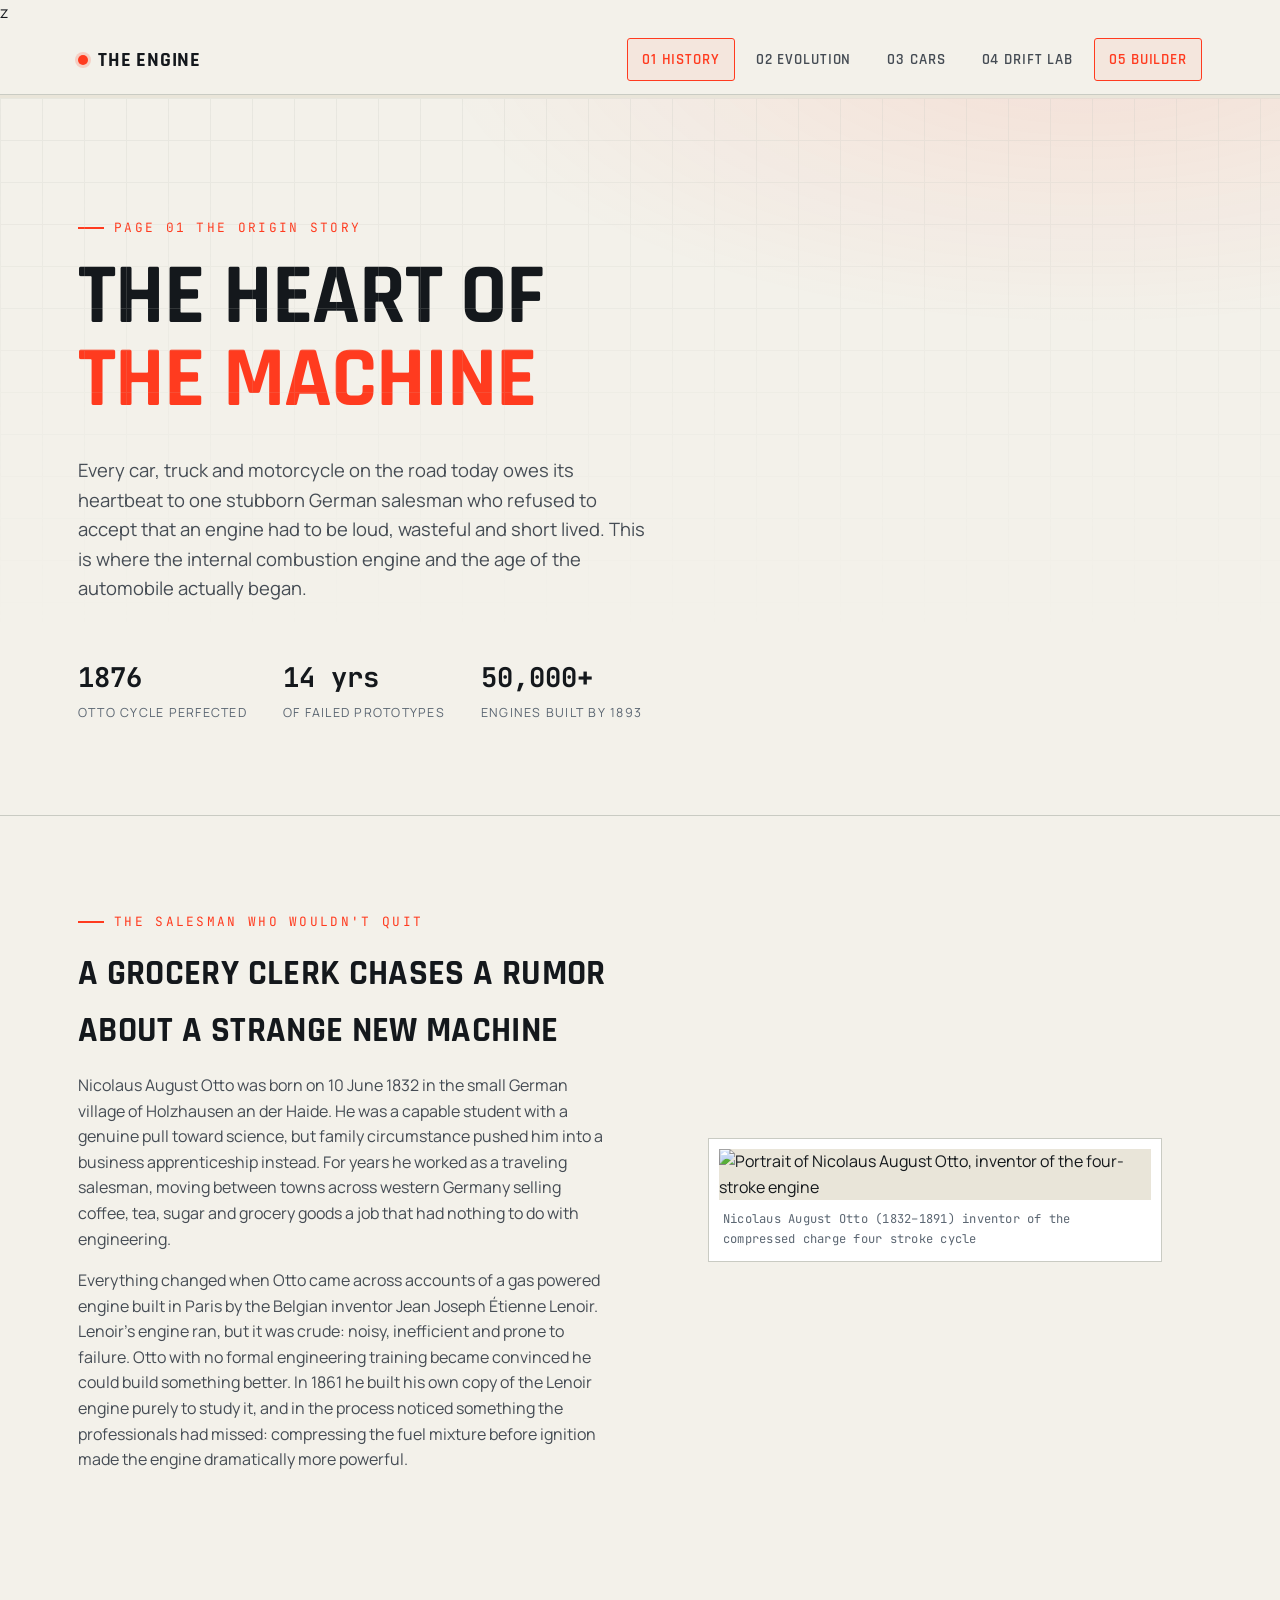
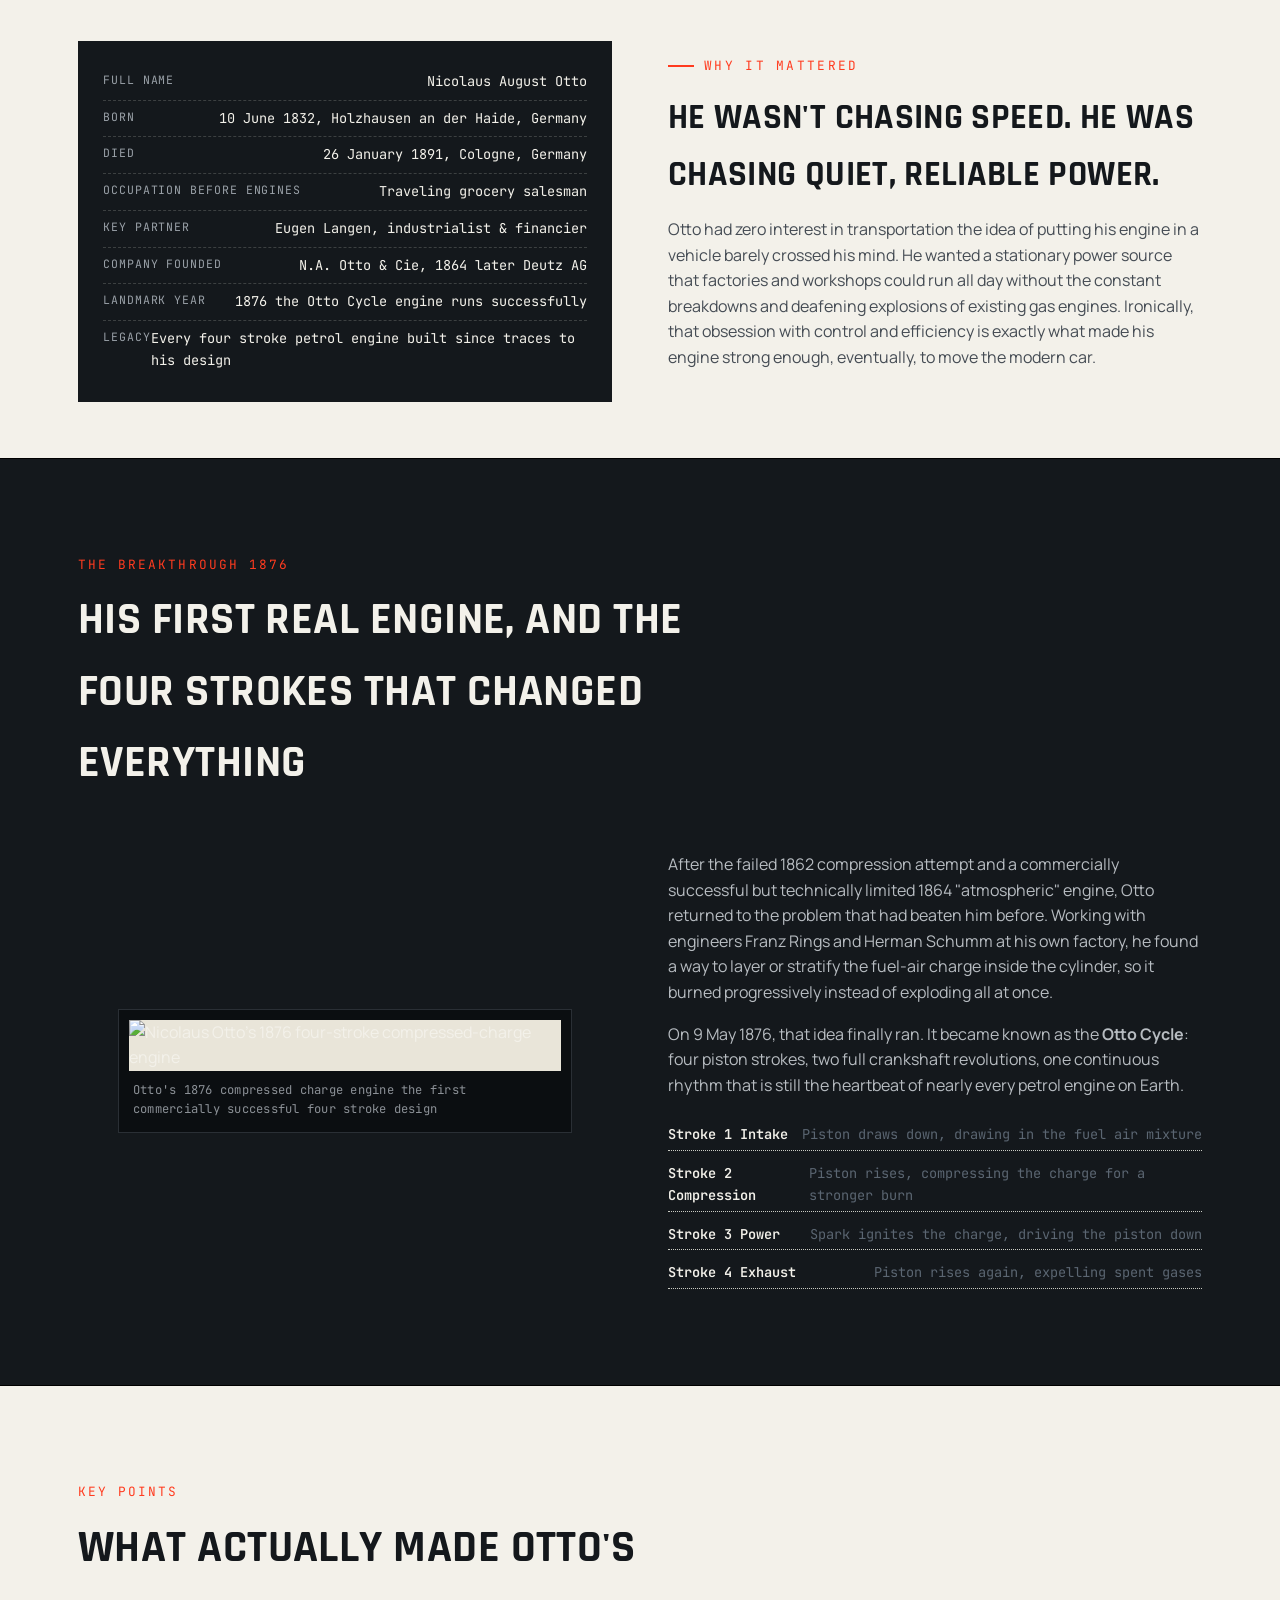
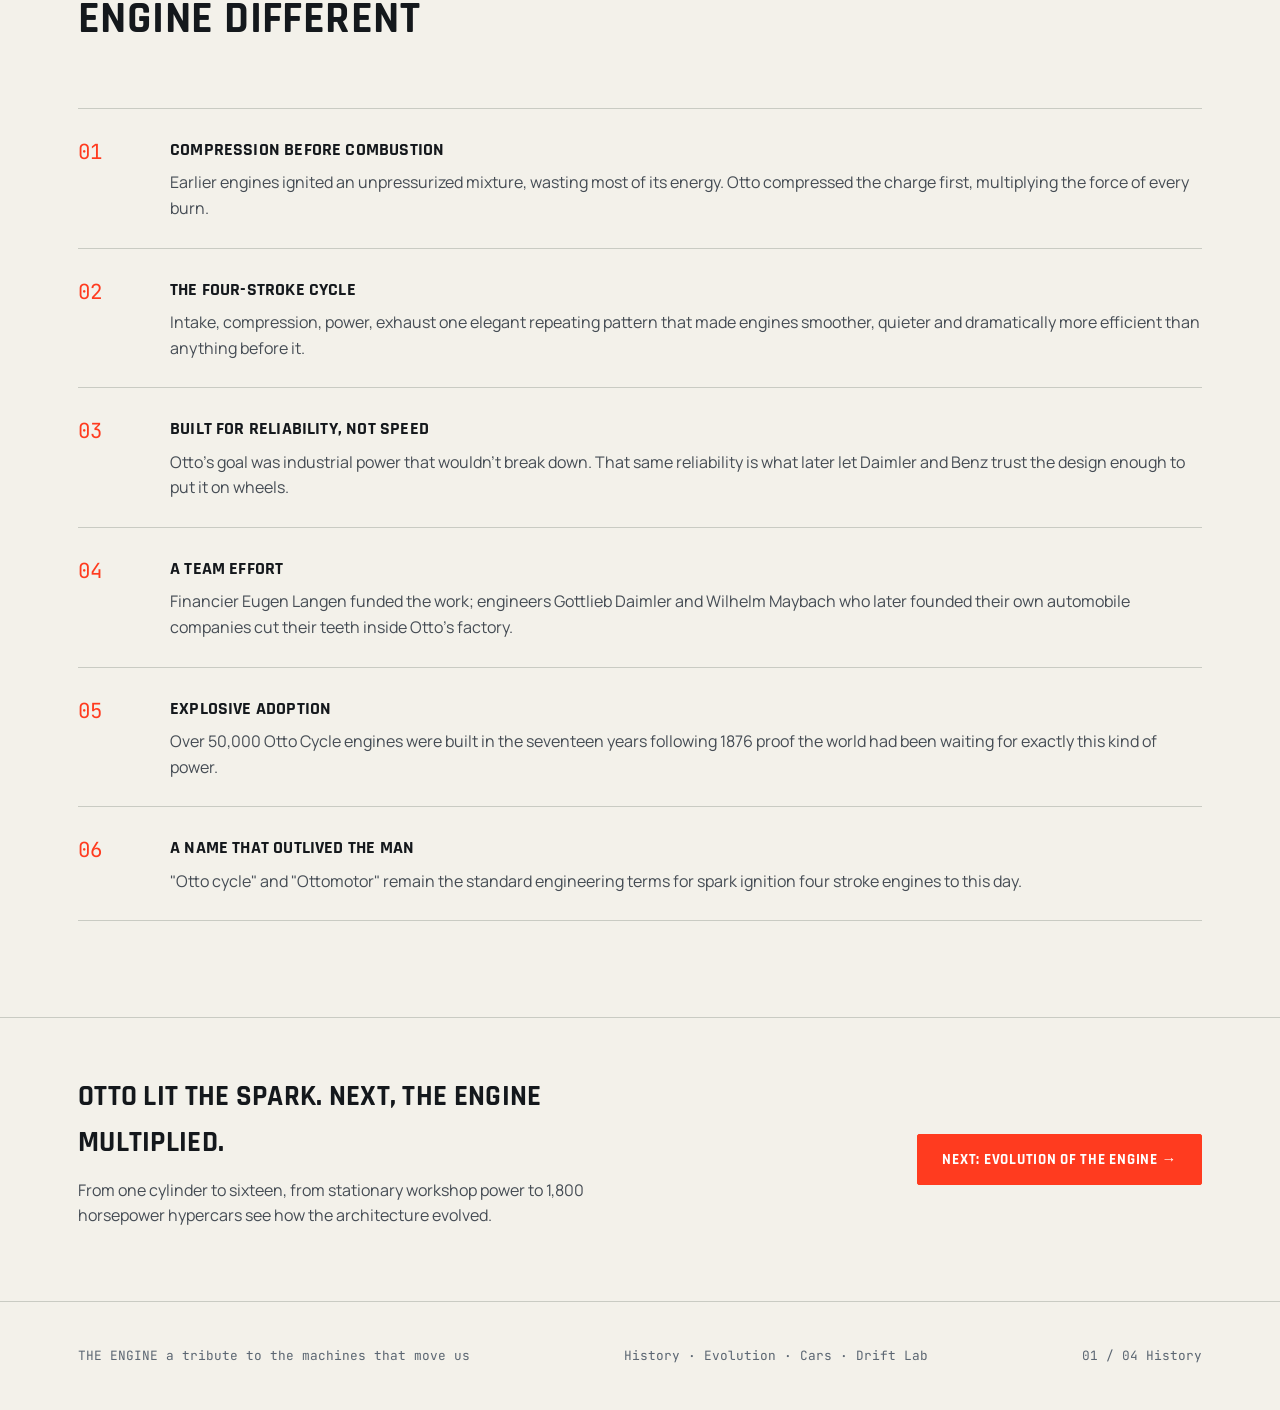
==== index.html @ c4a14c38 "Add files via upload" ====
<!DOCTYPE html>
<html lang="en">
<head>
<meta charset="UTF-8">
<meta name="viewport" content="width=device-width, initial-scale=1.0">
<meta name="google-adsense-account" content="ca-pub-7299820099384079">
<title>History of the Engine Nicolaus Otto &amp; the Birth of the Four Stroke | The Engine</title>
<meta name="description" content="How Nicolaus Otto, a traveling grocery salesman, invented the four stroke internal combustion engine in 1876 the origin of every car engine on the road today.by our history of index page">
<meta name="keywords" content="History of the engine, Nicolaus Otto, four-stroke engine, Otto cycle, internal combustion engine history, first engine invented">
<meta name="robots" content="index, follow">
<meta name="author" content="The Engine">
<meta name="monetag" content="b6876562f766d34a788b6a3372e6068c">
<link rel="canonical" href="https://your-domain.com/index.html">
<link rel="icon" type="image/svg+xml" href="favicon.svg">

<!-- Open Graph -->
<meta property="og:type" content="article">z	
<meta property="og:site_name" content="The Engine">
<meta property="og:title" content="History of the Engine Nicolaus Otto & the Birth of the Four Stroke">
<meta property="og:description" content="How a traveling grocery salesman invented the four stroke internal combustion engine in 1876 the origin of every car engine on the road today.">
<meta property="og:image" content="https://commons.wikimedia.org/wiki/Special:FilePath/Silnik_spalinowy_N_Otto_1876.jpg">
<meta property="og:url" content="https://your-domain.com/index.html">
<meta property="og:locale" content="en_US">

<!-- Twitter -->
<meta name="twitter:card" content="summary_large_image">
<meta name="twitter:title" content="History of the Engine Nicolaus Otto & the Birth of the Four Stroke">
<meta name="twitter:description" content="How a traveling grocery salesman invented the four stroke internal combustion engine in 1876.">
<meta name="twitter:image" content="https://commons.wikimedia.org/wiki/Special:FilePath/Silnik_spalinowy_N_Otto_1876.jpg">

<link rel="preconnect" href="https://fonts.googleapis.com">
<link href="https://fonts.googleapis.com/css2?family=Rajdhani:wght@500;600;700&family=Manrope:wght@400;500;600;700&family=JetBrains+Mono:wght@400;500;600&display=swap" rel="stylesheet">
<link rel="stylesheet" href="style.css">

<script type="application/ld+json">
{
  "@context": "https://schema.org",
  "@type": "WebSite",
  "name": "The Engine",
  "url": "https://your-domain.com/index.html",
  "description": "A four page tribute site covering the history, evolution and cars of the internal combustion engine, plus a playable drift game.",
  "inLanguage": "en"
}
</script>
<script type="application/ld+json">
{
  "@context": "https://schema.org",
  "@type": "Article",
  "headline": "History of the Engine Nicolaus Otto and the Birth of the Four Stroke",
  "description": "How Nicolaus Otto invented the four stroke internal combustion engine in 1876.",
  "author": { "@type": "Organization", "name": "The Engine" },
  "about": { "@type": "Person", "name": "Nicolaus August Otto", "birthDate": "1832-06-10", "deathDate": "1891-01-26" },
  "image": "https://commons.wikimedia.org/wiki/Special:FilePath/Silnik_spalinowy_N_Otto_1876.jpg",
  "mainEntityOfPage": "https://your-domain.com/index.html"
}
</script>
<script type="application/ld+json">
{
  "@context": "https://schema.org",
  "@type": "BreadcrumbList",
  "itemListElement": [
    {"@type":"ListItem","position":1,"name":"History","item":"https://your-domain.com/index.html"},
    {"@type":"ListItem","position":2,"name":"Evolution","item":"https://your-domain.com/evolution.html"},
    {"@type":"ListItem","position":3,"name":"Cars","item":"https://your-domain.com/cars.html"},
    {"@type":"ListItem","position":4,"name":"Drift Lab","item":"https://your-domain.com/game.html"}
  ]
}
</script>
</head>
<body>

<nav class="topnav">
  <div class="wrap">
    <div class="brand"><span class="dot"></span> The Engine</div>
    <div class="navlinks">
      <a href="index.html">01 History</a>
      <a href="evolution.html">02 Evolution</a>
      <a href="cars.html">03 Cars</a>
      <a href="game.html">04 Drift Lab</a>
      <a href="builder.html" class="active">05 Builder</a>
    </div>
    <button class="nav-toggle" aria-label="Toggle navigation menu" aria-expanded="false">
      <span></span><span></span><span></span>
    </button>
  </div>
</nav>
<div class="progress-rail"><div class="progress-fill"></div></div>

<main>
<!-- HERO -->
<header class="hero">
  <div class="blueprint"></div>
  <div class="wrap">
    <span class="eyebrow">Page 01 The Origin Story</span>
    <h1>THE HEART OF<br><em>THE MACHINE</em></h1>
    <p class="hero-sub">Every car, truck and motorcycle on the road today owes its heartbeat to one stubborn German
      salesman who refused to accept that an engine had to be loud, wasteful and short lived. This is where the
      internal combustion engine and the age of the automobile actually began.</p>
    <div class="hero-meta">
      <div class="stat"><b>1876</b><span>Otto Cycle Perfected</span></div>
      <div class="stat"><b>14 yrs</b><span>Of Failed Prototypes</span></div>
      <div class="stat"><b>50,000+</b><span>Engines Built by 1893</span></div>
    </div>
  </div>
</header>

<!-- THE MAN -->
<section class="section">
  <div class="wrap">
    <div class="grid-2">
      <div class="reveal-l">
        <span class="eyebrow" style="margin-bottom:14px;">The Salesman Who Wouldn't Quit</span>
        <h2 style="font-size:2.2rem;">A grocery clerk chases a rumor about a strange new machine</h2>
        <p>Nicolaus August Otto was born on 10 June 1832 in the small German village of Holzhausen an der Haide.
          He was a capable student with a genuine pull toward science, but family circumstance pushed him into
          a business apprenticeship instead. For years he worked as a traveling salesman, moving between towns
          across western Germany selling coffee, tea, sugar and grocery goods a job that had nothing to do
          with engineering.</p>
        <p>Everything changed when Otto came across accounts of a gas powered engine built in Paris by the
          Belgian inventor Jean Joseph Étienne Lenoir. Lenoir's engine ran, but it was crude: noisy, inefficient
          and prone to failure. Otto with no formal engineering training became convinced he could build
          something better. In 1861 he built his own copy of the Lenoir engine purely to study it, and in the
          process noticed something the professionals had missed: compressing the fuel mixture before ignition
          made the engine dramatically more powerful.</p>
      </div>
      <div class="reveal-r">
        <figure class="figure">
          <img loading="lazy" decoding="async" src="https://commons.wikimedia.org/wiki/Special:FilePath/Nicolaus-August-Otto.jpg" alt="Portrait of Nicolaus August Otto, inventor of the four-stroke engine">
          <figcaption>Nicolaus August Otto (1832–1891) inventor of the compressed charge four stroke cycle</figcaption>
        </figure>
      </div>
    </div>
  </div>
</section>

<!-- BIO PLATE -->
<section class="section-tight">
  <div class="wrap">
    <div class="grid-2">
      <div class="plate reveal">
        <div class="row"><span>Full name</span><span>Nicolaus August Otto</span></div>
        <div class="row"><span>Born</span><span>10 June 1832, Holzhausen an der Haide, Germany</span></div>
        <div class="row"><span>Died</span><span>26 January 1891, Cologne, Germany</span></div>
        <div class="row"><span>Occupation before engines</span><span>Traveling grocery salesman</span></div>
        <div class="row"><span>Key partner</span><span>Eugen Langen, industrialist &amp; financier</span></div>
        <div class="row"><span>Company founded</span><span>N.A. Otto &amp; Cie, 1864 later Deutz AG</span></div>
        <div class="row"><span>Landmark year</span><span>1876 the Otto Cycle engine runs successfully</span></div>
        <div class="row"><span>Legacy</span><span>Every four stroke petrol engine built since traces to his design</span></div>
      </div>
      <div class="reveal">
        <span class="eyebrow" style="margin-bottom:14px;">Why It Mattered</span>
        <h2 style="font-size:2.2rem;">He wasn't chasing speed. He was chasing quiet, reliable power.</h2>
        <p>Otto had zero interest in transportation the idea of putting his engine in a vehicle barely crossed
          his mind. He wanted a stationary power source that factories and workshops could run all day without
          the constant breakdowns and deafening explosions of existing gas engines. Ironically, that obsession
          with control and efficiency is exactly what made his engine strong enough, eventually, to move the
          modern car.</p>
      </div>
    </div>
  </div>
</section>

<!-- FIRST ENGINE -->
<section class="section dark">
  <div class="wrap">
    <div class="head reveal">
      <span class="kicker">The Breakthrough 1876</span>
      <h2>His first real engine, and the four strokes that changed everything</h2>
    </div>
    <div class="grid-2">
      <div class="reveal-l">
        <figure class="figure" style="background:#0b0e11; border-color:#2A2F35;">
          <img loading="lazy" decoding="async" src="https://commons.wikimedia.org/wiki/Special:FilePath/Silnik_spalinowy_N_Otto_1876.jpg" alt="Nicolaus Otto's 1876 four-stroke compressed-charge engine">
          <figcaption style="color:#8B9096;">Otto's 1876 compressed charge engine the first commercially successful four stroke design</figcaption>
        </figure>
      </div>
      <div class="reveal-r">
        <p>After the failed 1862 compression attempt and a commercially successful but technically limited
          1864 "atmospheric" engine, Otto returned to the problem that had beaten him before. Working with
          engineers Franz Rings and Herman Schumm at his own factory, he found a way to layer or stratify
          the fuel-air charge inside the cylinder, so it burned progressively instead of exploding all at once.</p>
        <p>On 9 May 1876, that idea finally ran. It became known as the <b>Otto Cycle</b>: four piston strokes,
          two full crankshaft revolutions, one continuous rhythm that is still the heartbeat of nearly every
          petrol engine on Earth.</p>
        <div class="spec-list" style="margin-top:22px; color:#B7BCC1;">
          <div><b style="color:#F3F1EA;">Stroke 1 Intake</b><span>Piston draws down, drawing in the fuel air mixture</span></div>
          <div><b style="color:#F3F1EA;">Stroke 2 Compression</b><span>Piston rises, compressing the charge for a stronger burn</span></div>
          <div><b style="color:#F3F1EA;">Stroke 3 Power</b><span>Spark ignites the charge, driving the piston down</span></div>
          <div><b style="color:#F3F1EA;">Stroke 4 Exhaust</b><span>Piston rises again, expelling spent gases</span></div>
        </div>
      </div>
    </div>
  </div>
</section>

<!-- KEY POINTS -->
<section class="section">
  <div class="wrap">
    <div class="head reveal">
      <span class="kicker">Key Points</span>
      <h2>What actually made Otto's engine different</h2>
    </div>
    <div class="points stagger">
      <div class="point reveal"><span class="n">01</span><div><h4>Compression before combustion</h4><p>Earlier engines ignited an unpressurized mixture, wasting most of its energy. Otto compressed the charge first, multiplying the force of every burn.</p></div></div>
      <div class="point reveal"><span class="n">02</span><div><h4>The four-stroke cycle</h4><p>Intake, compression, power, exhaust one elegant repeating pattern that made engines smoother, quieter and dramatically more efficient than anything before it.</p></div></div>
      <div class="point reveal"><span class="n">03</span><div><h4>Built for reliability, not speed</h4><p>Otto's goal was industrial power that wouldn't break down. That same reliability is what later let Daimler and Benz trust the design enough to put it on wheels.</p></div></div>
      <div class="point reveal"><span class="n">04</span><div><h4>A team effort</h4><p>Financier Eugen Langen funded the work; engineers Gottlieb Daimler and Wilhelm Maybach who later founded their own automobile companies cut their teeth inside Otto's factory.</p></div></div>
      <div class="point reveal"><span class="n">05</span><div><h4>Explosive adoption</h4><p>Over 50,000 Otto Cycle engines were built in the seventeen years following 1876 proof the world had been waiting for exactly this kind of power.</p></div></div>
      <div class="point reveal"><span class="n">06</span><div><h4>A name that outlived the man</h4><p>"Otto cycle" and "Ottomotor" remain the standard engineering terms for spark ignition four stroke engines to this day.</p></div></div>
    </div>
  </div>
</section>

<section class="section-tight" style="border-top:1px solid var(--steel-line);">
  <div class="wrap">
    <div class="grid-2 reveal">
      <div>
        <h2 style="font-size:1.8rem;">Otto lit the spark. Next, the engine multiplied.</h2>
        <p>From one cylinder to sixteen, from stationary workshop power to 1,800 horsepower hypercars see how
          the architecture evolved.</p>
      </div>
      <div style="text-align:right;">
        <a class="btn ignite" href="evolution.html">Next: Evolution of the Engine →</a>
      </div>
    </div>
  </div>
</section>

</main>

<footer>
  <div class="wrap" style="display:flex; justify-content:space-between; width:100%; flex-wrap:wrap; gap:14px;">
    <span>THE ENGINE a tribute to the machines that move us</span>
    <nav aria-label="Footer">
      <a href="index.html">History</a> ·
      <a href="evolution.html">Evolution</a> ·
      <a href="cars.html">Cars</a> ·
      <a href="game.html">Drift Lab</a>
    </nav>
    <span>01 / 04 History</span>
  </div>
</footer>

<button class="to-top" aria-label="Scroll back to top">↑</button>

<script src="main.js"></script>
</body>
</html>
---- style.css ----
/* =========================================================
   THE ENGINE design tokens
   Display: Rajdhani (technical / gauge-cluster)
   Body:    Manrope
   Utility: JetBrains Mono (specs, numbers, readouts)
   ========================================================= */

:root{
  --paper:      #F3F1EA;
  --paper-dim:  #E9E5D9;
  --ink:        #14181C;
  --ink-soft:   #454C54;
  --steel:      #5B6672;
  --steel-line: #C9CBC3;
  --ignite:     #FF3B1F;
  --ignite-dim: #C92A11;
  --amber:      #FFB100;
  --dial-bg:    #14181C;

  --display: "Rajdhani", sans-serif;
  --body:    "Manrope", sans-serif;
  --mono:    "JetBrains Mono", monospace;

  --container: 1180px;
}

*,*::before,*::after{ box-sizing:border-box; }
html{ scroll-behavior:smooth; }
body{
  margin:0;
  background:var(--paper);
  color:var(--ink);
  font-family:var(--body);
  font-size:16px;
  line-height:1.6;
  -webkit-font-smoothing:antialiased;
}
img{ max-width:100%; display:block; }
a{ color:inherit; text-decoration:none; }
h1,h2,h3,h4{
  font-family:var(--display);
  font-weight:700;
  text-transform:uppercase;
  letter-spacing:.01em;
  margin:0 0 .4em;
  color:var(--ink);
}
p{ margin:0 0 1em; color:var(--ink-soft); }
.mono{ font-family:var(--mono); }

@media (prefers-reduced-motion: reduce){
  *{ animation-duration:0.001ms !important; animation-iteration-count:1 !important; transition-duration:0.001ms !important; scroll-behavior:auto !important; }
}

/* ---------- layout helpers ---------- */
.wrap{ max-width:var(--container); margin:0 auto; padding:0 28px; }
.section{ padding:96px 0; position:relative; }
.section-tight{ padding:56px 0; }

/* ---------- top nav ---------- */
.topnav{
  position:sticky; top:0; z-index:100;
  background:rgba(243,241,234,.88);
  backdrop-filter:blur(10px);
  border-bottom:1px solid var(--steel-line);
}
.topnav .wrap{
  display:flex; align-items:center; justify-content:space-between;
  height:68px;
}
.brand{
  display:flex; align-items:center; gap:10px;
  font-family:var(--display); font-weight:700; font-size:1.25rem;
  letter-spacing:.04em; text-transform:uppercase;
}
.brand .dot{
  width:10px; height:10px; border-radius:50%;
  background:var(--ignite);
  box-shadow:0 0 0 3px rgba(255,59,31,.18);
}
.navlinks{ display:flex; gap:6px; align-items:center; }
.navlinks a{
  font-family:var(--display); font-weight:600; font-size:.92rem;
  letter-spacing:.06em; text-transform:uppercase;
  padding:9px 14px; border-radius:3px; color:var(--ink-soft);
  border:1px solid transparent;
  transition:color .15s, border-color .15s, background .15s;
}
.navlinks a:hover{ color:var(--ink); border-color:var(--steel-line); }
.navlinks a.active{ color:var(--ignite); border-color:var(--ignite); background:rgba(255,59,31,.06); }

/* mobile nav toggle */
.nav-toggle{
  display:none; flex-direction:column; justify-content:center; gap:5px;
  width:40px; height:40px; background:none; border:1px solid transparent;
  cursor:pointer; padding:0; margin:0; border-radius:3px;
}
.nav-toggle span{ width:20px; height:2px; background:var(--ink); display:block; margin:0 auto; transition:transform .25s ease, opacity .2s ease; }
.nav-toggle.open span:nth-child(1){ transform:translateY(7px) rotate(45deg); }
.nav-toggle.open span:nth-child(2){ opacity:0; }
.nav-toggle.open span:nth-child(3){ transform:translateY(-7px) rotate(-45deg); }
.nav-toggle:hover{ border-color:var(--steel-line); }

@media (max-width:760px){
  .nav-toggle{ display:flex; }
  .navlinks{
    position:fixed; top:68px; left:0; right:0; z-index:98;
    background:var(--paper); border-bottom:1px solid var(--steel-line);
    flex-direction:column; align-items:stretch; gap:0;
    max-height:0; overflow:hidden; transition:max-height .32s ease;
    box-shadow:0 18px 30px rgba(20,24,28,.08);
  }
  .navlinks.open{ max-height:320px; }
  .navlinks a{ padding:16px 28px; border-radius:0; border-bottom:1px solid var(--steel-line); }
}

/* accessible focus states */
a:focus-visible, button:focus-visible, .btn:focus-visible, .nav-toggle:focus-visible{
  outline:2px solid var(--ignite); outline-offset:3px; border-radius:2px;
}

/* scroll-to-top */
.to-top{
  position:fixed; right:20px; bottom:20px; z-index:90;
  width:46px; height:46px; border-radius:50%;
  background:var(--ink); color:var(--paper); border:1px solid var(--ink);
  display:flex; align-items:center; justify-content:center;
  font-size:1.1rem; cursor:pointer;
  opacity:0; pointer-events:none; transform:translateY(10px);
  transition:opacity .25s ease, transform .25s ease, background .2s ease;
}
.to-top.show{ opacity:1; pointer-events:all; transform:translateY(0); }
.to-top:hover{ background:var(--ignite); border-color:var(--ignite); }

/* progress rail under nav — signature scroll element */
.progress-rail{ position:sticky; top:68px; height:3px; z-index:99; background:var(--paper-dim); }
.progress-fill{ height:100%; width:0%; background:linear-gradient(90deg,var(--ignite),var(--amber)); transition:width .08s linear; }

/* ---------- hero ---------- */
.hero{
  position:relative; overflow:hidden;
  padding:120px 0 90px;
  background:
    radial-gradient(1100px 500px at 85% -10%, rgba(255,59,31,.10), transparent 60%),
    var(--paper);
  border-bottom:1px solid var(--steel-line);
}
.hero .blueprint{
  position:absolute; inset:0; opacity:.5; pointer-events:none;
  background-image:
    linear-gradient(var(--steel-line) 1px, transparent 1px),
    linear-gradient(90deg, var(--steel-line) 1px, transparent 1px);
  background-size:42px 42px;
  mask-image:linear-gradient(to bottom, rgba(0,0,0,.55), transparent 75%);
}
.eyebrow{
  font-family:var(--mono); font-size:.8rem; letter-spacing:.18em;
  text-transform:uppercase; color:var(--ignite); margin-bottom:18px;
  display:flex; align-items:center; gap:10px;
}
.eyebrow::before{ content:""; width:26px; height:2px; background:var(--ignite); display:inline-block; }
.hero h1{
  font-size:clamp(2.6rem, 7vw, 5.4rem);
  line-height:.96; letter-spacing:-.01em;
  max-width:14ch;
}
.hero h1 em{ font-style:normal; color:var(--ignite); }
.hero-sub{
  max-width:52ch; font-size:1.15rem; margin-top:22px; color:var(--ink-soft);
}
.hero-meta{
  display:flex; gap:36px; margin-top:52px; flex-wrap:wrap;
}
.hero-meta .stat b{
  display:block; font-family:var(--mono); font-size:1.7rem; color:var(--ink);
}
.hero-meta .stat span{
  font-size:.78rem; text-transform:uppercase; letter-spacing:.1em; color:var(--steel);
}

/* ---------- buttons ---------- */
.btn{
  display:inline-flex; align-items:center; gap:8px;
  font-family:var(--display); font-weight:700; letter-spacing:.05em;
  text-transform:uppercase; font-size:.92rem;
  padding:13px 24px; border-radius:2px;
  background:var(--ink); color:var(--paper);
  border:1px solid var(--ink);
  transition:transform .15s, background .15s, color .15s;
}
.btn:hover{ transform:translateY(-2px); }
.btn.ignite{ background:var(--ignite); border-color:var(--ignite); color:#fff; }
.btn.ghost{ background:transparent; color:var(--ink); }

/* ---------- reveal-on-scroll ---------- */
.reveal{
  opacity:0; transform:translateY(28px);
  transition:opacity .7s cubic-bezier(.2,.7,.2,1), transform .7s cubic-bezier(.2,.7,.2,1);
}
.reveal.in{ opacity:1; transform:translateY(0); }
.reveal-l{ opacity:0; transform:translateX(-32px); transition:opacity .7s ease, transform .7s ease; }
.reveal-l.in{ opacity:1; transform:translateX(0); }
.reveal-r{ opacity:0; transform:translateX(32px); transition:opacity .7s ease, transform .7s ease; }
.reveal-r.in{ opacity:1; transform:translateX(0); }
.stagger > *{ transition-delay:calc(var(--i, 0) * 90ms); }

/* ---------- section heading ---------- */
.head{ max-width:640px; margin-bottom:52px; }
.head .kicker{
  font-family:var(--mono); color:var(--ignite); font-size:.8rem;
  letter-spacing:.16em; text-transform:uppercase; margin-bottom:10px; display:block;
}
.head h2{ font-size:clamp(1.9rem,4vw,2.8rem); }

/* ---------- figure / spec plate ---------- */
.figure{
  border:1px solid var(--steel-line); background:#fff;
  padding:10px; position:relative; overflow:hidden;
  transition:border-color .2s ease, box-shadow .2s ease;
}
.figure:hover{ border-color:var(--ignite); box-shadow:0 16px 34px rgba(20,24,28,.10); }
.figure img{ width:100%; height:100%; object-fit:cover; transition:transform .55s cubic-bezier(.2,.7,.2,1); background:var(--paper-dim); }
.figure:hover img{ transform:scale(1.045); }
.figure figcaption{
  font-family:var(--mono); font-size:.76rem; color:var(--steel);
  padding:10px 4px 2px; letter-spacing:.02em;
}
.plate{
  border:1px solid var(--ink); background:var(--ink); color:var(--paper);
  padding:22px 24px; font-family:var(--mono); font-size:.85rem;
}
.plate .row{ display:flex; justify-content:space-between; padding:7px 0; border-bottom:1px dashed rgba(243,241,234,.18); }
.plate .row:last-child{ border-bottom:none; }
.plate .row span:first-child{ color:#9AA1A8; text-transform:uppercase; letter-spacing:.08em; font-size:.72rem; }

/* ---------- two column ---------- */
.grid-2{ display:grid; grid-template-columns:1fr 1fr; gap:56px; align-items:center; }
@media (max-width:860px){ .grid-2{ grid-template-columns:1fr; } }

/* ---------- key points ---------- */
.points{ display:grid; gap:0; border-top:1px solid var(--steel-line); }
.point{
  display:grid; grid-template-columns:70px 1fr; gap:22px;
  padding:26px 0; border-bottom:1px solid var(--steel-line);
  transition:background .2s ease, padding-left .2s ease;
}
.point:hover{ background:rgba(255,59,31,.04); padding-left:10px; }
.point .n{ font-family:var(--mono); font-size:1.3rem; color:var(--ignite); }
.point h4{ font-size:1.15rem; margin-bottom:6px; }
.point p{ margin:0; }

/* ---------- footer ---------- */
footer{
  padding:44px 0; border-top:1px solid var(--steel-line);
  font-family:var(--mono); font-size:.8rem; color:var(--steel);
  display:flex; justify-content:space-between; flex-wrap:wrap; gap:10px;
}
footer nav a{ color:var(--steel); transition:color .15s; }
footer nav a:hover{ color:var(--ignite); }

/* ---------- timeline (evolution page) ---------- */
.timeline{ position:relative; }
.timeline::before{
  content:""; position:absolute; left:96px; top:0; bottom:0; width:1px;
  background:var(--steel-line);
}
@media (max-width:760px){ .timeline::before{ left:34px; } }
.tl-item{
  display:grid; grid-template-columns:96px 1fr; gap:34px;
  padding:54px 0; position:relative;
}
@media (max-width:760px){ .tl-item{ grid-template-columns:34px 1fr; gap:18px; } }
.tl-cyl{
  font-family:var(--display); font-weight:700; font-size:2.6rem;
  color:var(--ink); text-align:right; line-height:1; position:relative;
}
.tl-cyl::after{
  content:""; position:absolute; right:-38.5px; top:8px;
  width:11px; height:11px; border-radius:50%;
  background:var(--paper); border:3px solid var(--ignite);
}
@media (max-width:760px){ .tl-cyl{ text-align:left; font-size:1.5rem; } .tl-cyl::after{ right:-23px; } }
.tl-card{ background:#fff; border:1px solid var(--steel-line); padding:30px; transition:transform .25s ease, box-shadow .25s ease, border-color .25s ease; }
.tl-card:hover{ transform:translateY(-4px); box-shadow:0 20px 40px rgba(20,24,28,.10); border-color:var(--ignite); }
.tl-card .tag{
  font-family:var(--mono); font-size:.72rem; text-transform:uppercase;
  letter-spacing:.1em; color:var(--ignite); display:inline-block; margin-bottom:10px;
}
.tl-card h3{ font-size:1.6rem; margin-bottom:10px; }
.tl-grid{ display:grid; grid-template-columns:1.1fr 1fr; gap:26px; margin-top:18px; align-items:start; }
@media (max-width:640px){ .tl-grid{ grid-template-columns:1fr; } }
.spec-list{ display:grid; gap:8px; font-family:var(--mono); font-size:.85rem; }
.spec-list div{ display:flex; justify-content:space-between; border-bottom:1px dotted var(--steel-line); padding:4px 0; }
.spec-list div b{ color:var(--ink); font-weight:600; }
.spec-list div span{ color:var(--steel); }

/* ---------- car cards (cars page) ---------- */
.car-grid{ display:grid; grid-template-columns:1fr; gap:40px; }
.car-card{
  display:grid; grid-template-columns:1.15fr .85fr; gap:0;
  background:#fff; border:1px solid var(--steel-line);
  overflow:hidden; transition:transform .28s ease, box-shadow .28s ease;
}
.car-card:hover{ transform:translateY(-5px); box-shadow:0 26px 50px rgba(20,24,28,.14); }
@media (max-width:800px){ .car-card{ grid-template-columns:1fr; } }
.car-photo{ position:relative; min-height:320px; background:#0e0e0e; overflow:hidden; }
.car-photo img{ width:100%; height:100%; object-fit:cover; min-height:320px; transition:transform .5s ease; }
.car-card:hover .car-photo img{ transform:scale(1.045); }
.car-photo .badge{
  position:absolute; top:16px; left:16px;
  background:var(--ignite); color:#fff; font-family:var(--mono);
  font-size:.72rem; letter-spacing:.08em; text-transform:uppercase;
  padding:6px 10px;
}
.car-info{ padding:32px; display:flex; flex-direction:column; }
.car-info h3{ font-size:1.7rem; margin-bottom:4px; }
.car-info .maker{ font-family:var(--mono); color:var(--steel); font-size:.82rem; margin-bottom:18px; text-transform:uppercase; letter-spacing:.06em; }
.engine-thumb{ display:flex; gap:12px; align-items:center; margin:16px 0; padding:12px; background:var(--paper); border:1px solid var(--steel-line); transition:border-color .2s ease; }
.engine-thumb:hover{ border-color:var(--ignite); }
.engine-thumb img{ width:74px; height:74px; object-fit:cover; flex:none; }
.engine-thumb .et-text b{ display:block; font-family:var(--display); text-transform:uppercase; font-size:1rem; }
.engine-thumb .et-text span{ font-family:var(--mono); font-size:.76rem; color:var(--steel); }
.car-stats{ display:grid; grid-template-columns:repeat(3,1fr); gap:0; margin-top:auto; border-top:1px solid var(--steel-line); padding-top:16px; }
.car-stats div{ text-align:left; }
.car-stats b{ display:block; font-family:var(--mono); font-size:1.25rem; }
.car-stats span{ font-size:.72rem; text-transform:uppercase; letter-spacing:.08em; color:var(--steel); }

/* ---------- dark cta / interlude ---------- */
.dark{
  background:var(--dial-bg); color:var(--paper);
  border-top:1px solid #000; border-bottom:1px solid #000;
}
.dark h2, .dark h3, .dark h4{ color:var(--paper); }
.dark p{ color:#B7BCC1; }
.dark .steel-line-alt{ border-color:#2A2F35; }

/* ---------- game page teaser bits reused from style ---------- */
.badge-row{ display:flex; gap:10px; flex-wrap:wrap; margin-top:18px; }
.chip{
  font-family:var(--mono); font-size:.76rem; text-transform:uppercase; letter-spacing:.06em;
  border:1px solid var(--steel-line); padding:6px 12px; color:var(--ink-soft);
}
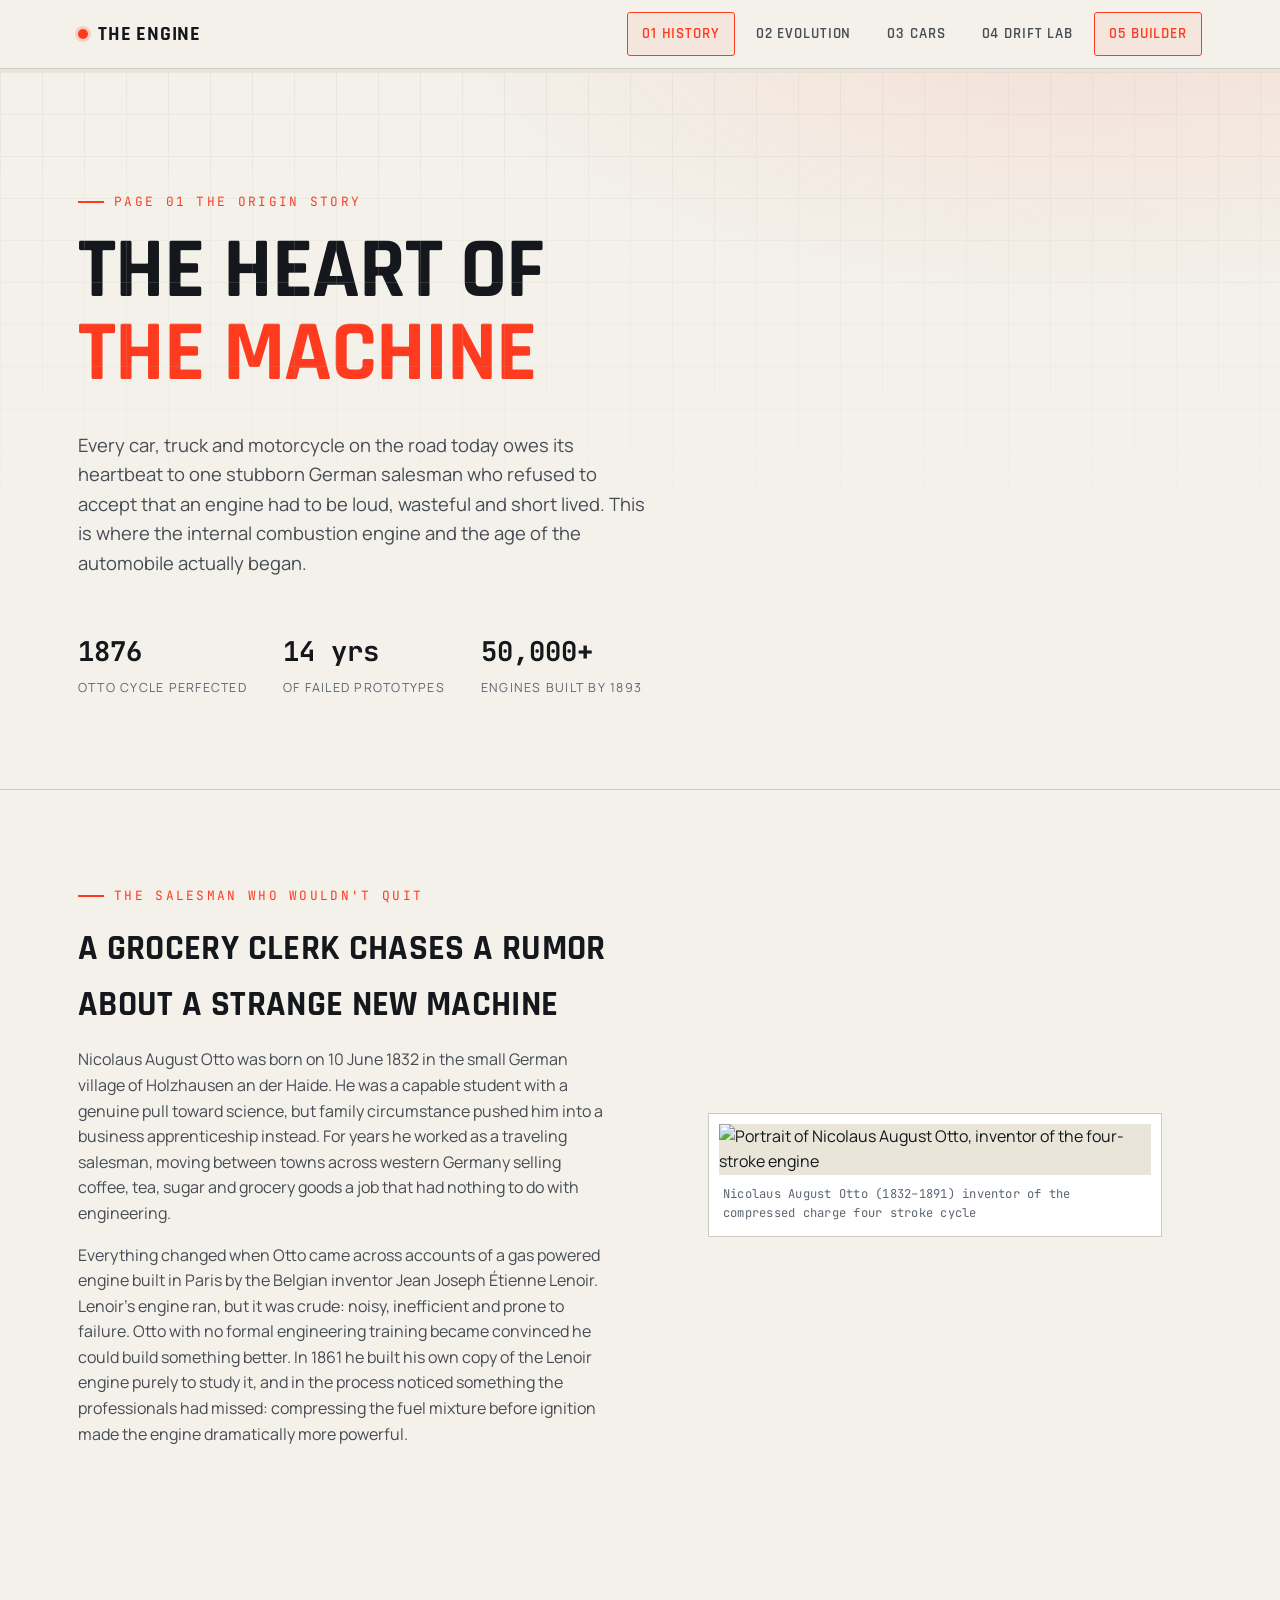
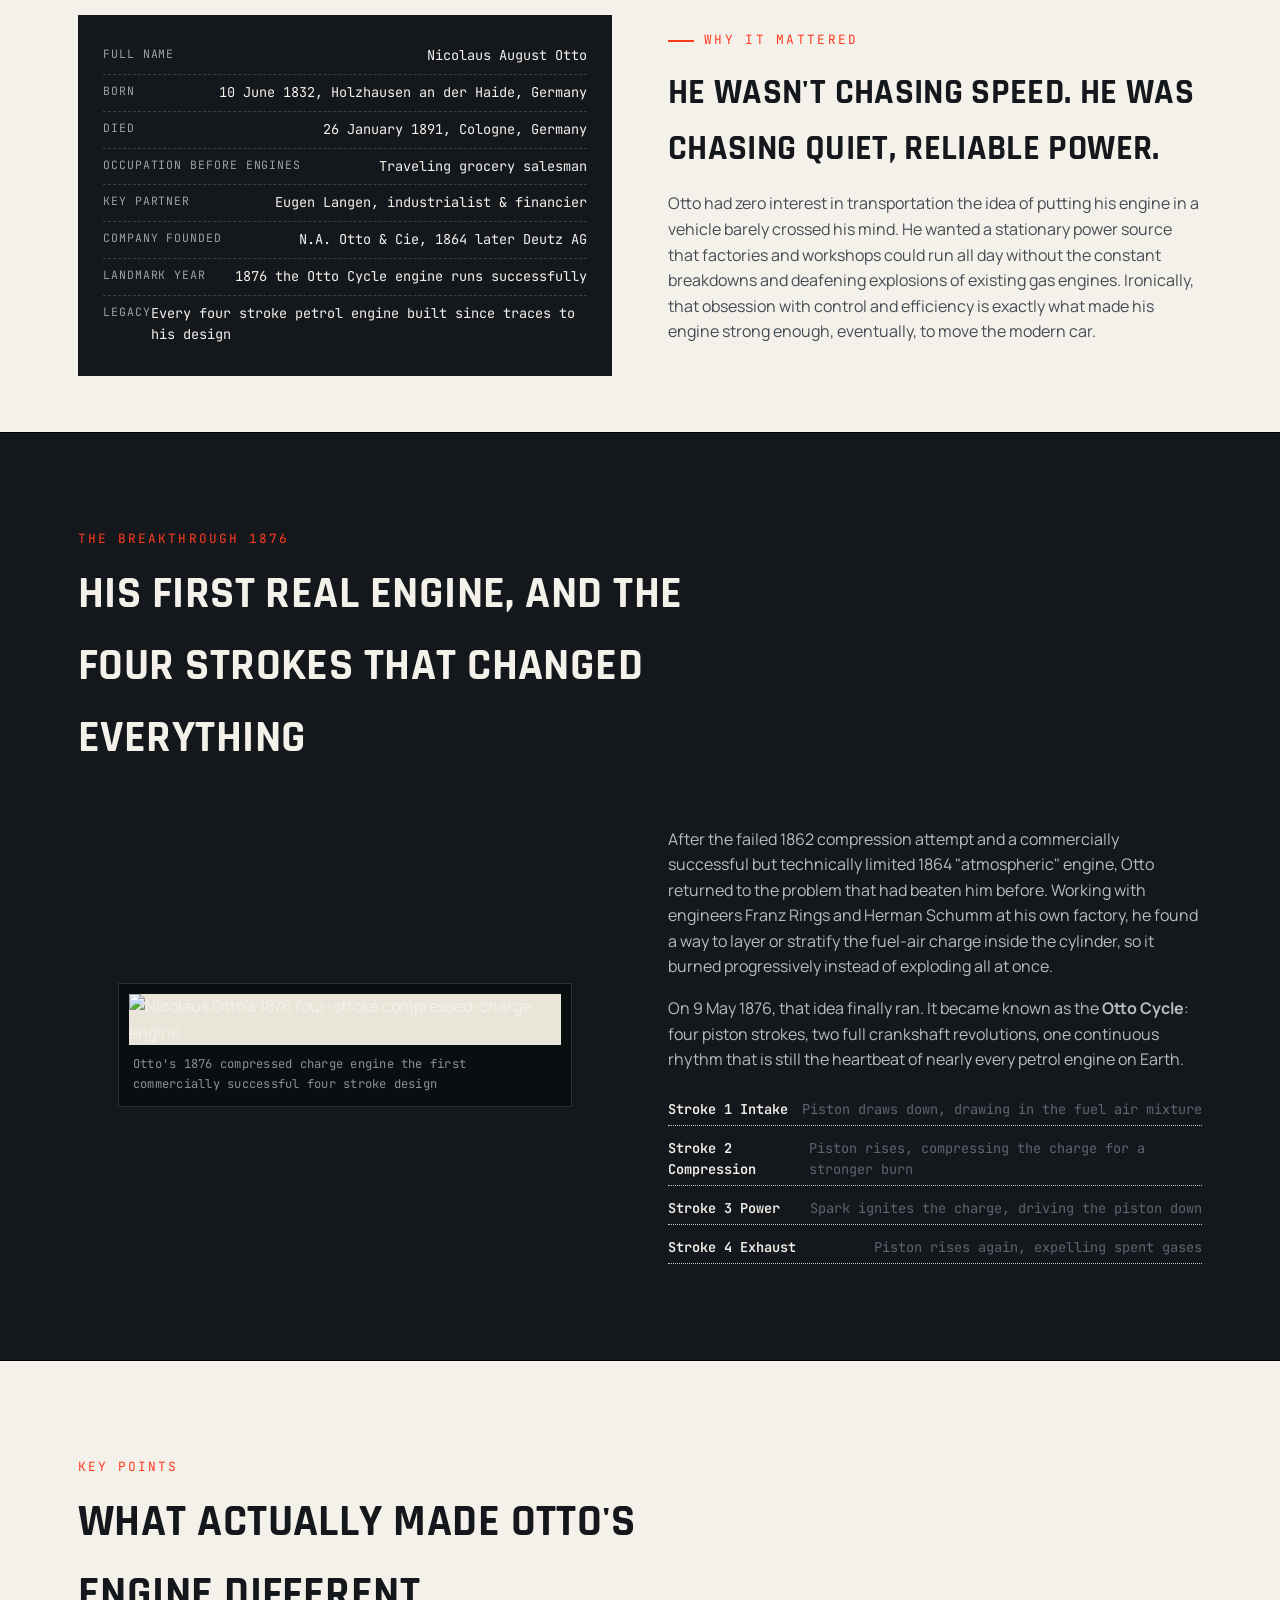
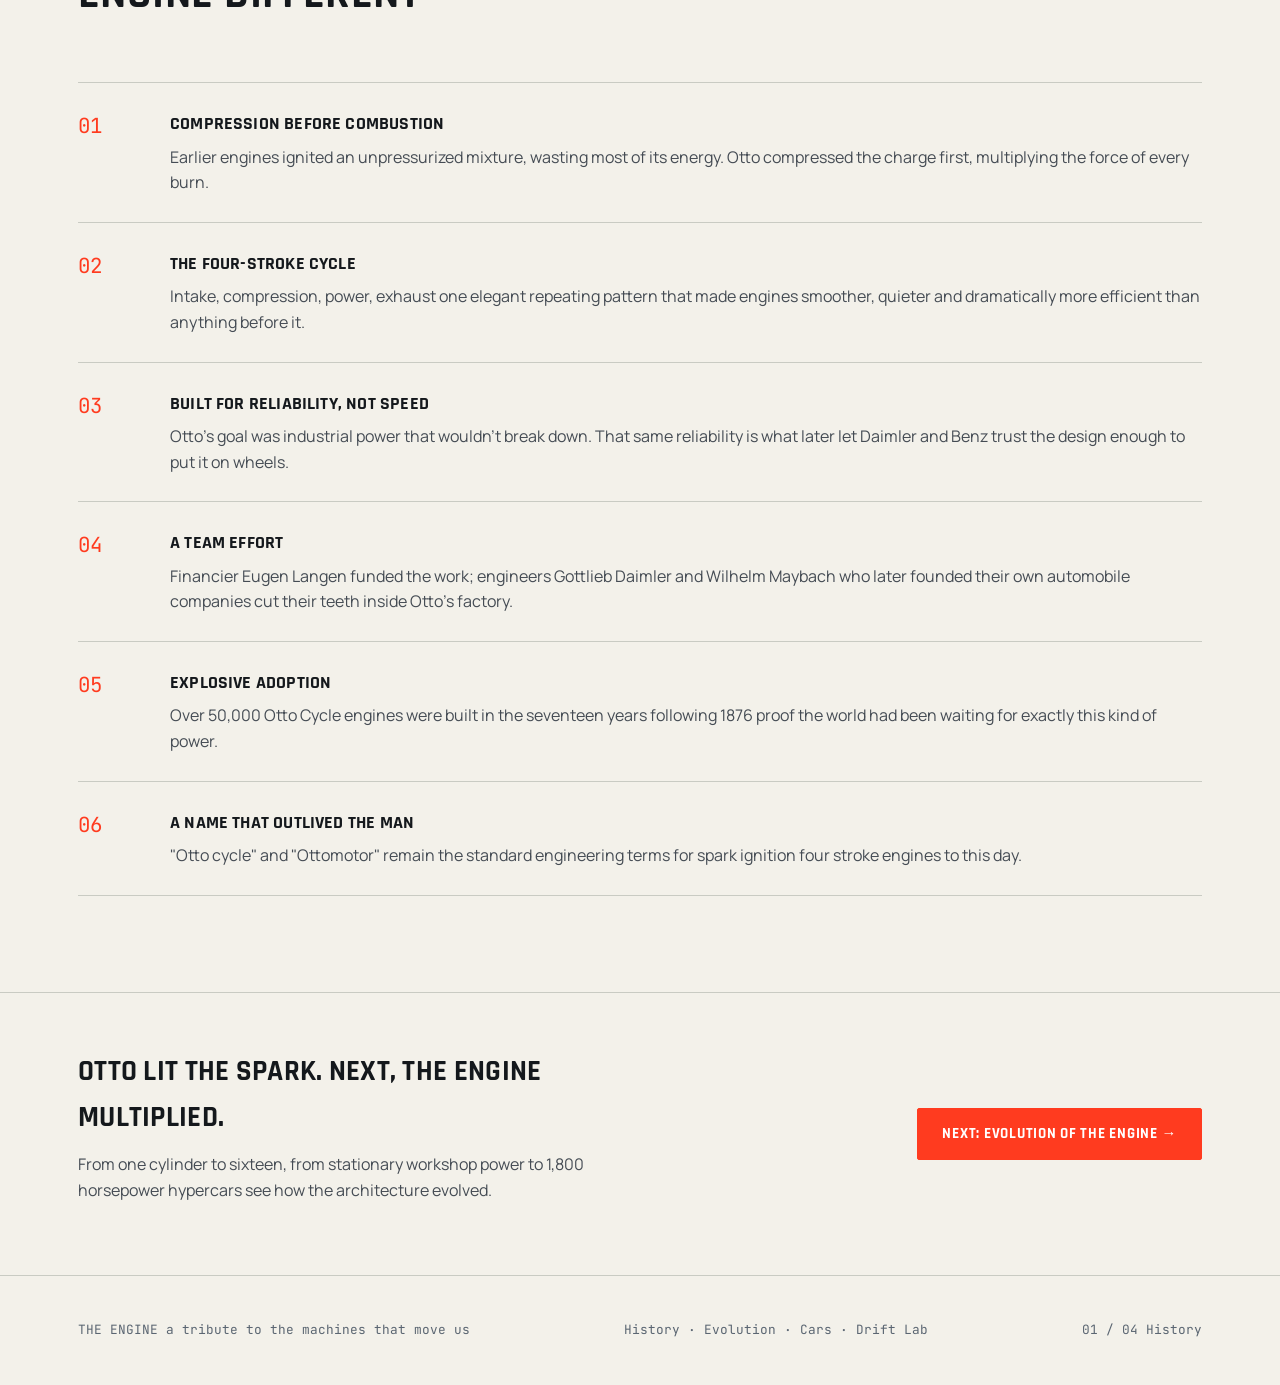
==== commit 6469e930: "Add files via upload" ====
--- a/index.html
+++ b/index.html
@@ -4,18 +4,17 @@
 <head>
 <meta charset="UTF-8">
 <meta name="viewport" content="width=device-width, initial-scale=1.0">
-<meta name="google-adsense-account" content="ca-pub-7299820099384079">
-<title>History of the Engine Nicolaus Otto &amp; the Birth of the Four Stroke | The Engine</title>
-<meta name="description" content="How Nicolaus Otto, a traveling grocery salesman, invented the four stroke internal combustion engine in 1876 the origin of every car engine on the road today.by our history of index page">
+<meta name="monetag" content="b6876562f766d34a788b6a3372e6068c">
+<title>History of the Engine Nicolaus Otto the Birth of the Four Stroke | The Engine</title>
+<meta name="description" content="How Nicolaus Otto, a traveling grocery salesman, invented the four stroke internal combustion engine in 1876 the origin of every car engine on the road today.by our History of the Engine the index page">
 <meta name="keywords" content="History of the engine, Nicolaus Otto, four-stroke engine, Otto cycle, internal combustion engine history, first engine invented">
 <meta name="robots" content="index, follow">
 <meta name="author" content="The Engine">
-<meta name="monetag" content="b6876562f766d34a788b6a3372e6068c">
 <link rel="canonical" href="https://your-domain.com/index.html">
 <link rel="icon" type="image/svg+xml" href="favicon.svg">
 
 <!-- Open Graph -->
-<meta property="og:type" content="article">z	
+<meta property="og:type" content="article">
 <meta property="og:site_name" content="The Engine">
 <meta property="og:title" content="History of the Engine Nicolaus Otto & the Birth of the Four Stroke">
 <meta property="og:description" content="How a traveling grocery salesman invented the four stroke internal combustion engine in 1876 the origin of every car engine on the road today.">
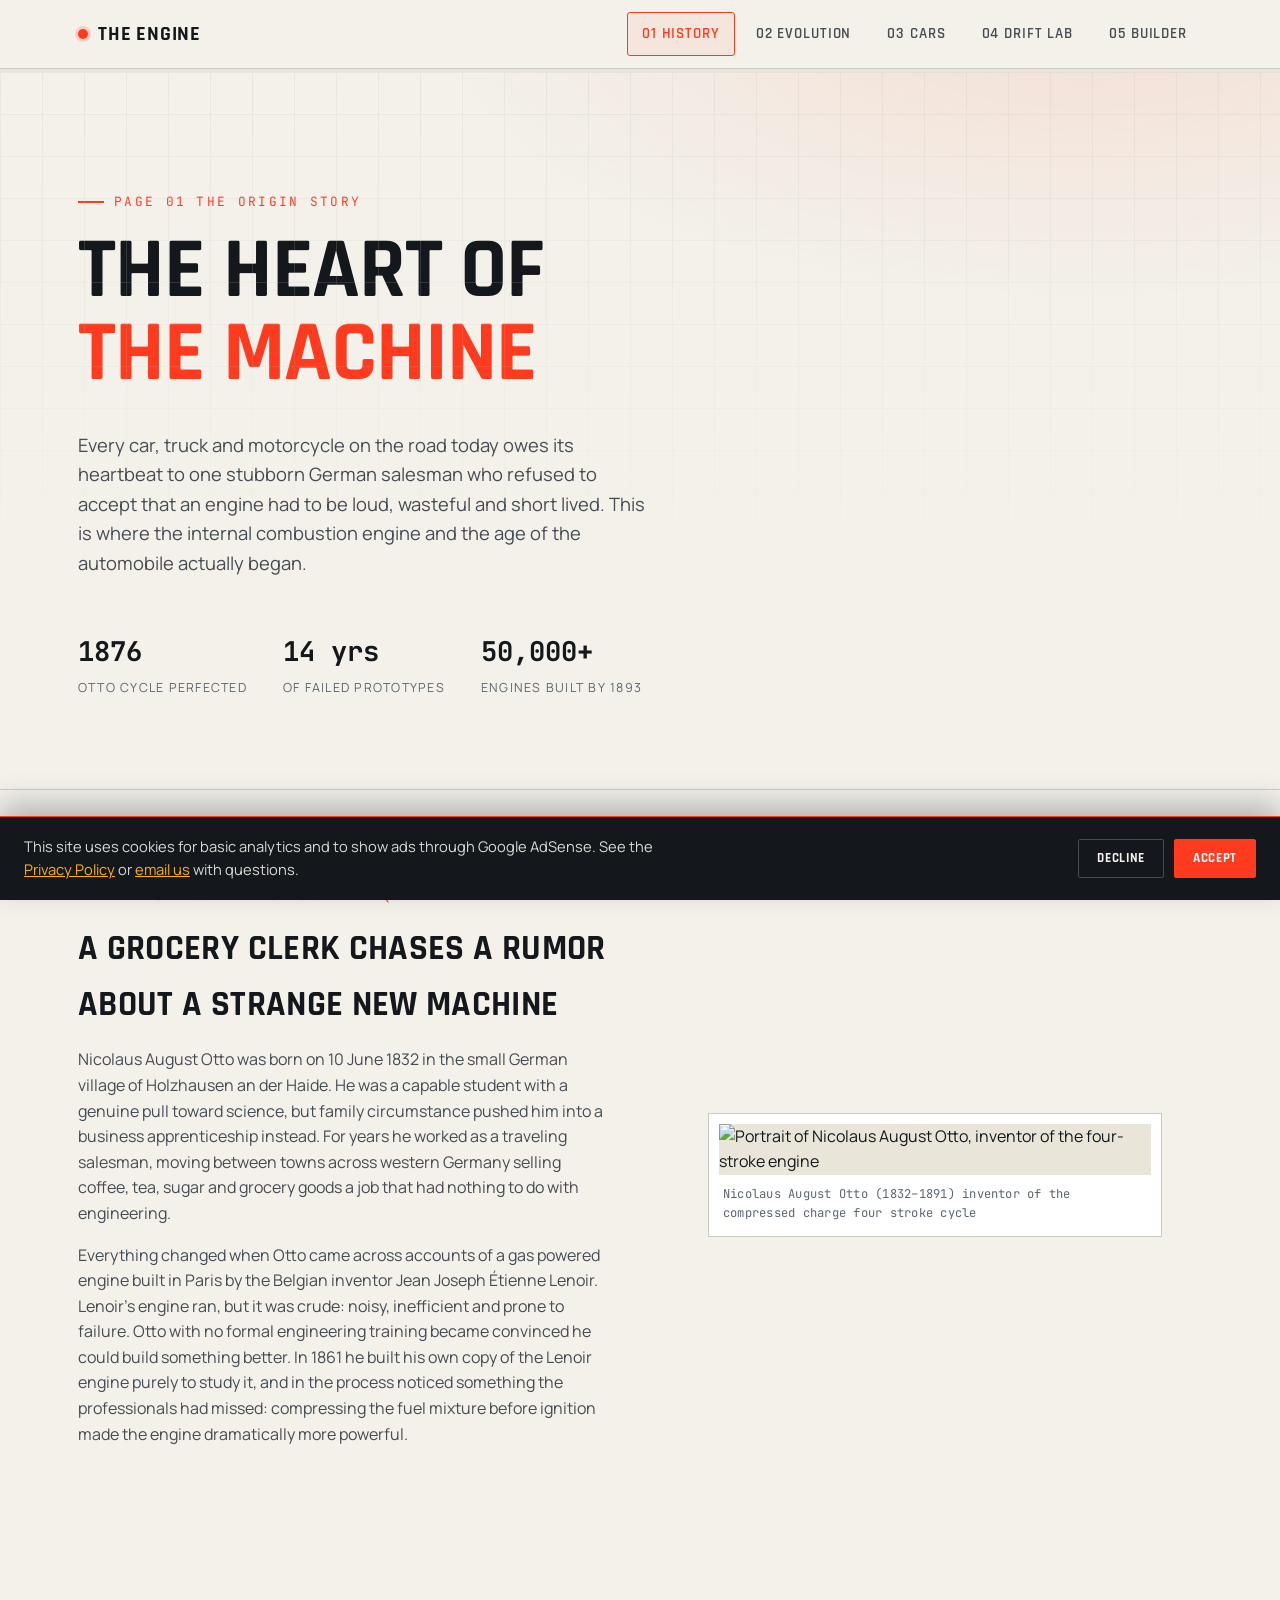
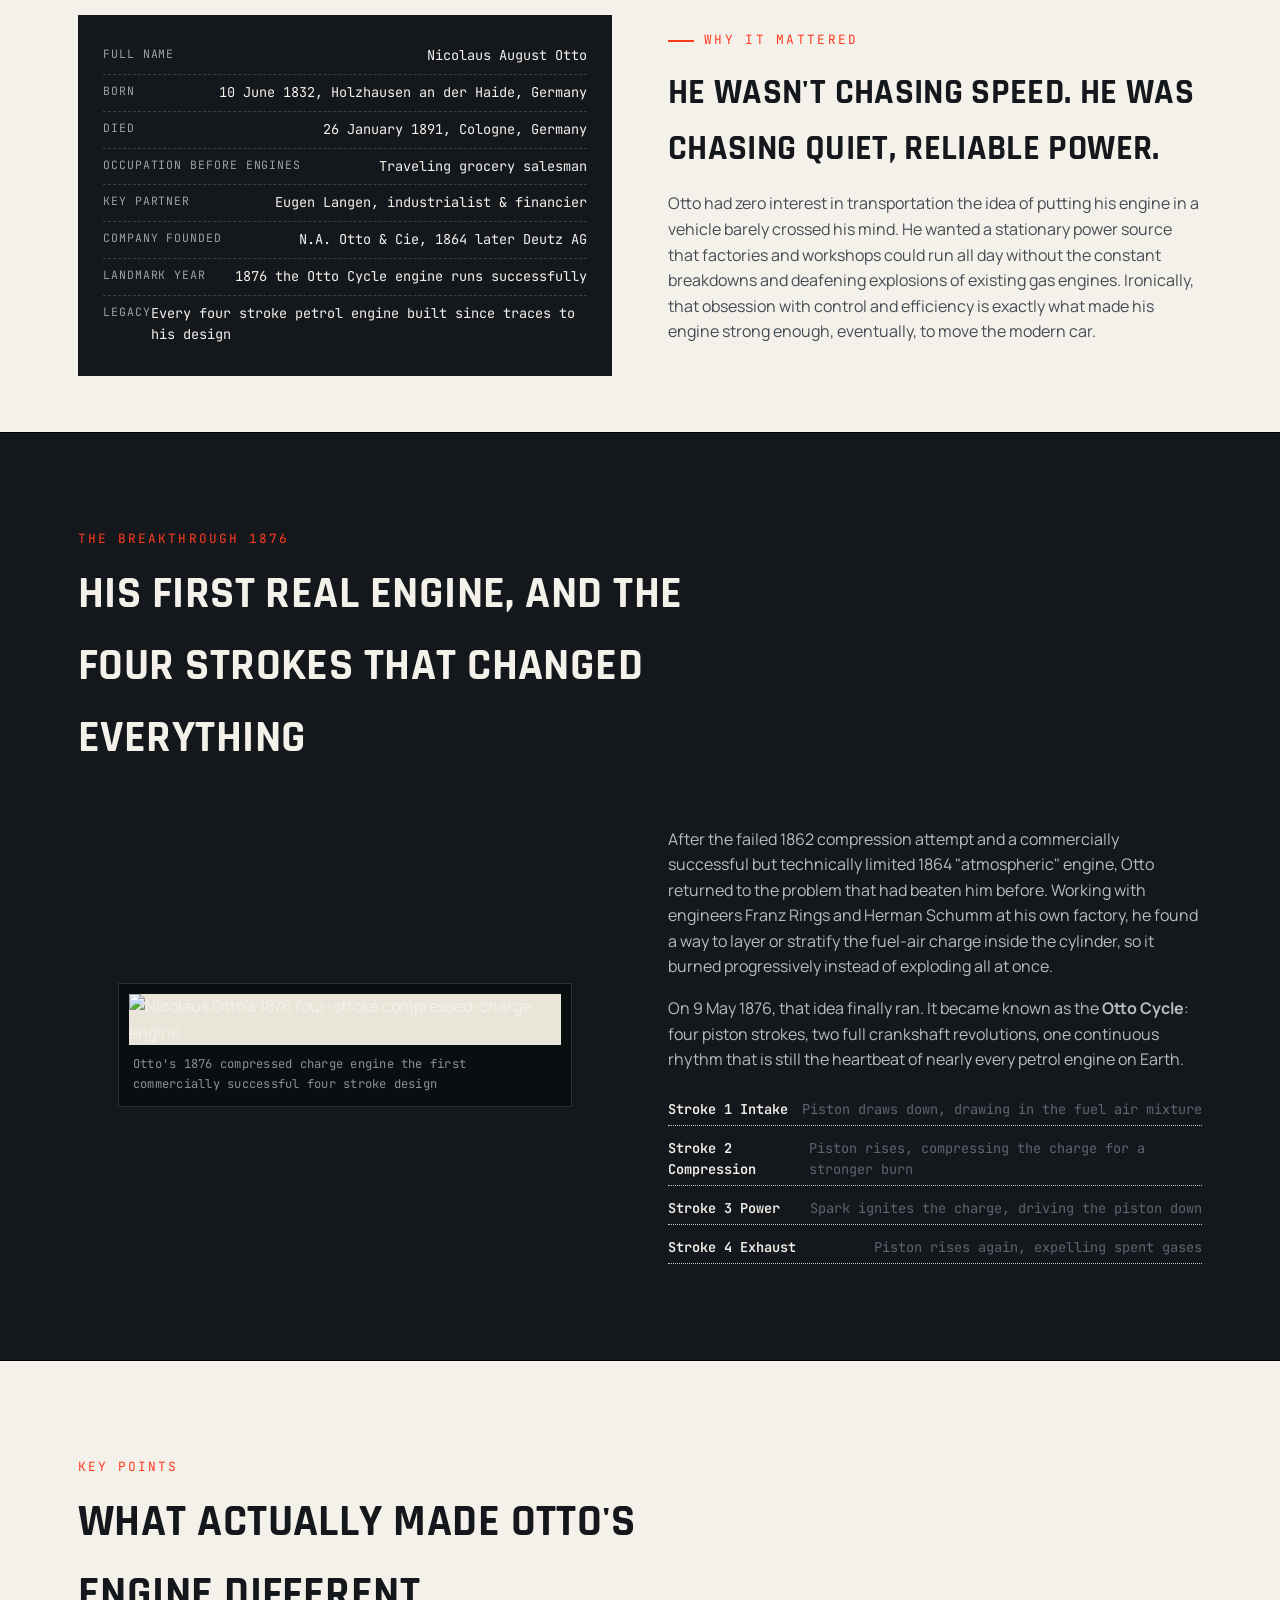
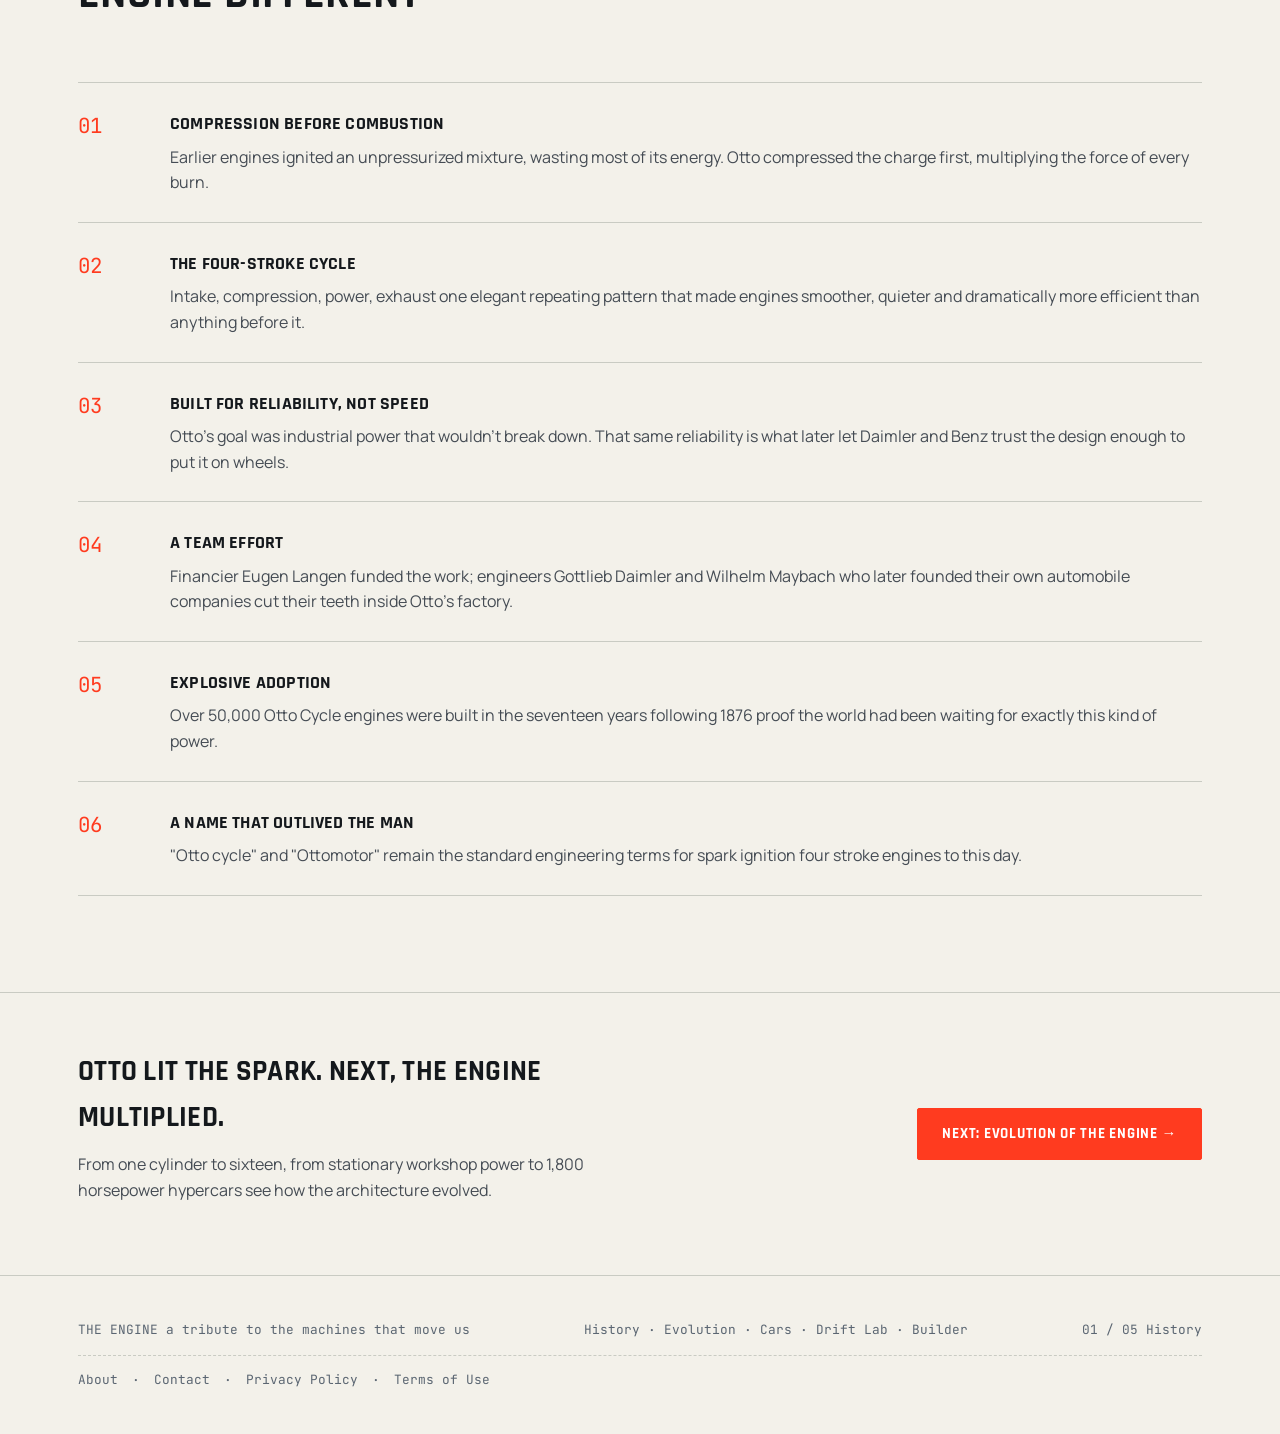
==== commit 44e8525a: "Add files via upload" ====
--- a/index.html
+++ b/index.html
@@ -4,7 +4,6 @@
 <head>
 <meta charset="UTF-8">
 <meta name="viewport" content="width=device-width, initial-scale=1.0">
-<meta name="monetag" content="b6876562f766d34a788b6a3372e6068c">
 <title>History of the Engine Nicolaus Otto the Birth of the Four Stroke | The Engine</title>
 <meta name="description" content="How Nicolaus Otto, a traveling grocery salesman, invented the four stroke internal combustion engine in 1876 the origin of every car engine on the road today.by our History of the Engine the index page">
 <meta name="keywords" content="History of the engine, Nicolaus Otto, four-stroke engine, Otto cycle, internal combustion engine history, first engine invented">
@@ -73,11 +72,11 @@
   <div class="wrap">
     <div class="brand"><span class="dot"></span> The Engine</div>
     <div class="navlinks">
-      <a href="index.html">01 History</a>
+      <a href="index.html" class="active">01 History</a>
       <a href="evolution.html">02 Evolution</a>
       <a href="cars.html">03 Cars</a>
       <a href="game.html">04 Drift Lab</a>
-      <a href="builder.html" class="active">05 Builder</a>
+      <a href="builder.html">05 Builder</a>
     </div>
     <button class="nav-toggle" aria-label="Toggle navigation menu" aria-expanded="false">
       <span></span><span></span><span></span>
@@ -229,20 +228,30 @@
 </main>
 
 <footer>
-  <div class="wrap" style="display:flex; justify-content:space-between; width:100%; flex-wrap:wrap; gap:14px;">
-    <span>THE ENGINE a tribute to the machines that move us</span>
-    <nav aria-label="Footer">
-      <a href="index.html">History</a> ·
-      <a href="evolution.html">Evolution</a> ·
-      <a href="cars.html">Cars</a> ·
-      <a href="game.html">Drift Lab</a>
-    </nav>
-    <span>01 / 04 History</span>
+  <div class="wrap" style="display:flex; flex-direction:column; gap:14px; width:100%;">
+    <div style="display:flex; justify-content:space-between; width:100%; flex-wrap:wrap; gap:14px;">
+      <span>THE ENGINE a tribute to the machines that move us</span>
+      <nav aria-label="Footer">
+        <a href="index.html">History</a> ·
+        <a href="evolution.html">Evolution</a> ·
+        <a href="cars.html">Cars</a> ·
+        <a href="game.html">Drift Lab</a> ·
+        <a href="builder.html">Builder</a>
+      </nav>
+      <span>01 / 05 History</span>
+    </div>
+    <div style="display:flex; gap:14px; flex-wrap:wrap; border-top:1px dashed var(--steel-line); padding-top:14px;">
+      <a href="about.html">About</a> ·
+      <a href="contact.html">Contact</a> ·
+      <a href="privacy.html">Privacy Policy</a> ·
+      <a href="terms.html">Terms of Use</a>
+    </div>
   </div>
 </footer>
 
 <button class="to-top" aria-label="Scroll back to top">↑</button>
 
 <script src="main.js"></script>
+<script src="consent.js"></script>
 </body>
 </html>
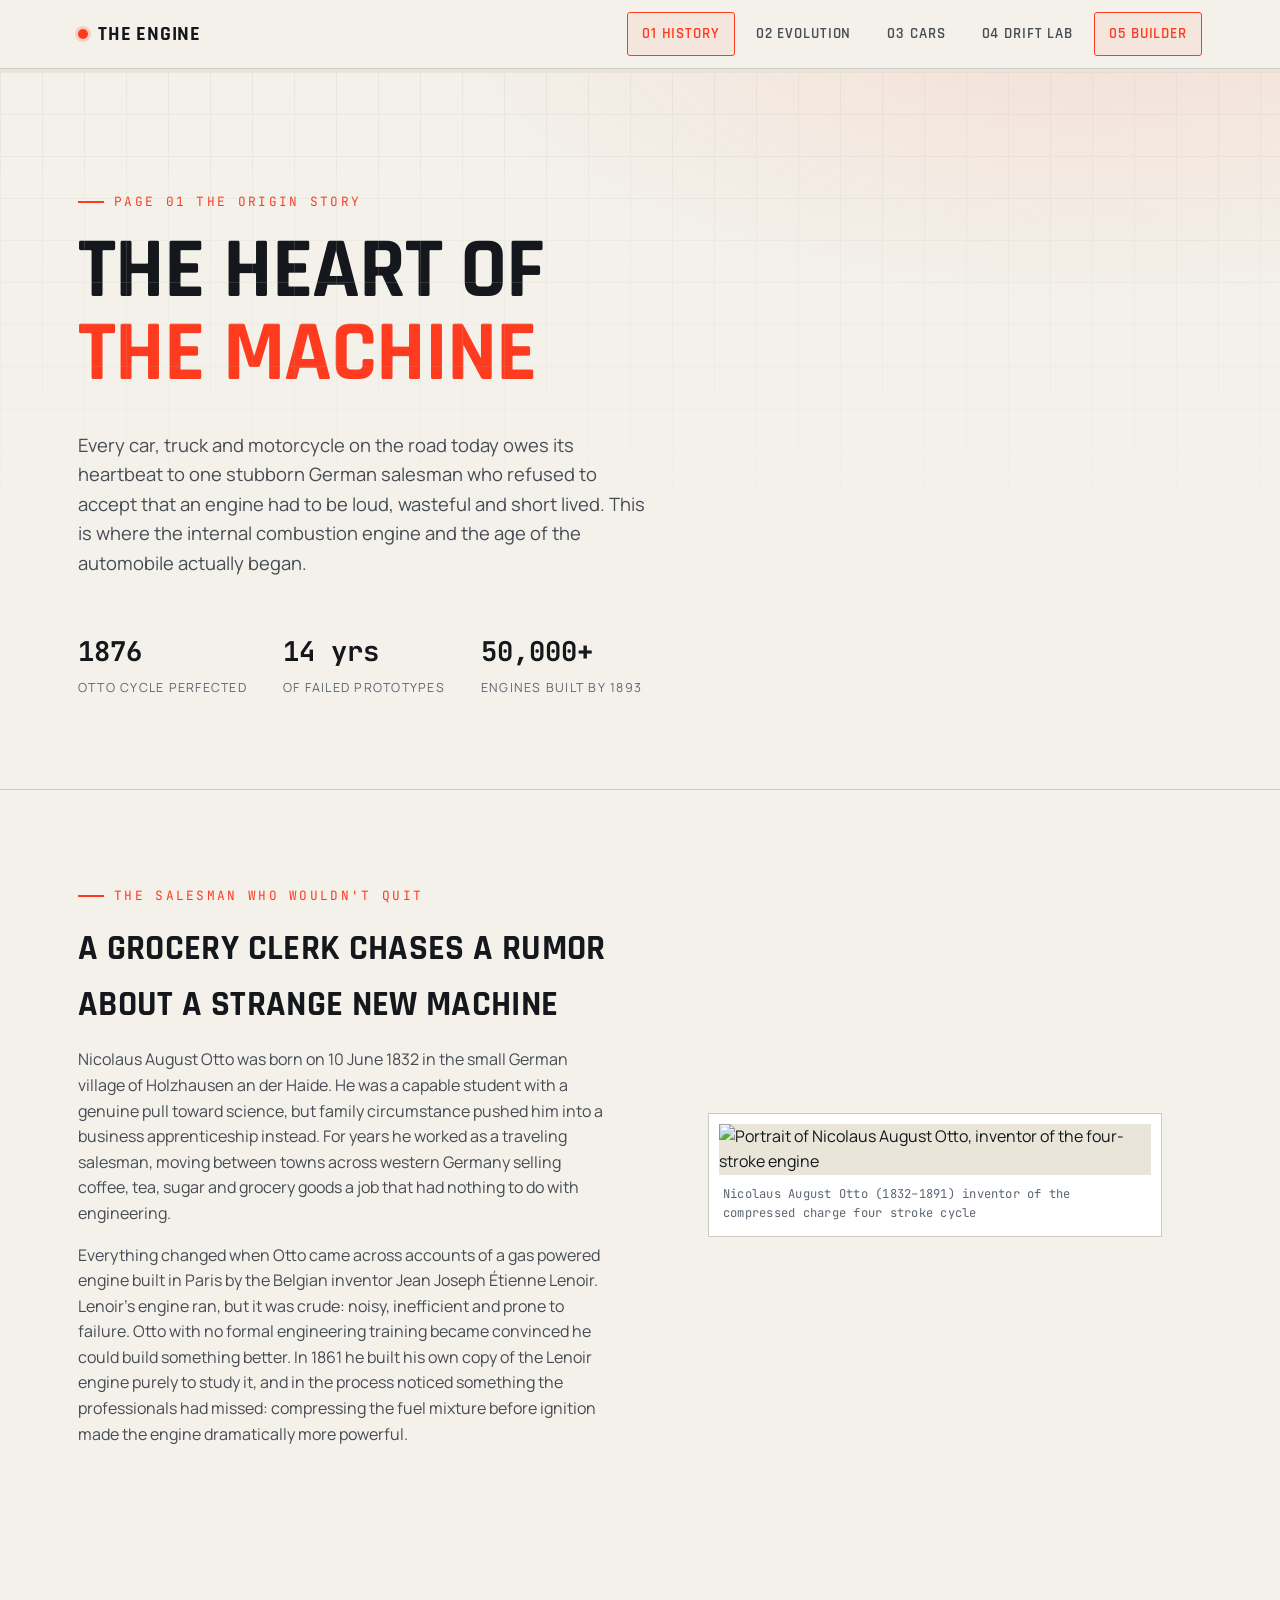
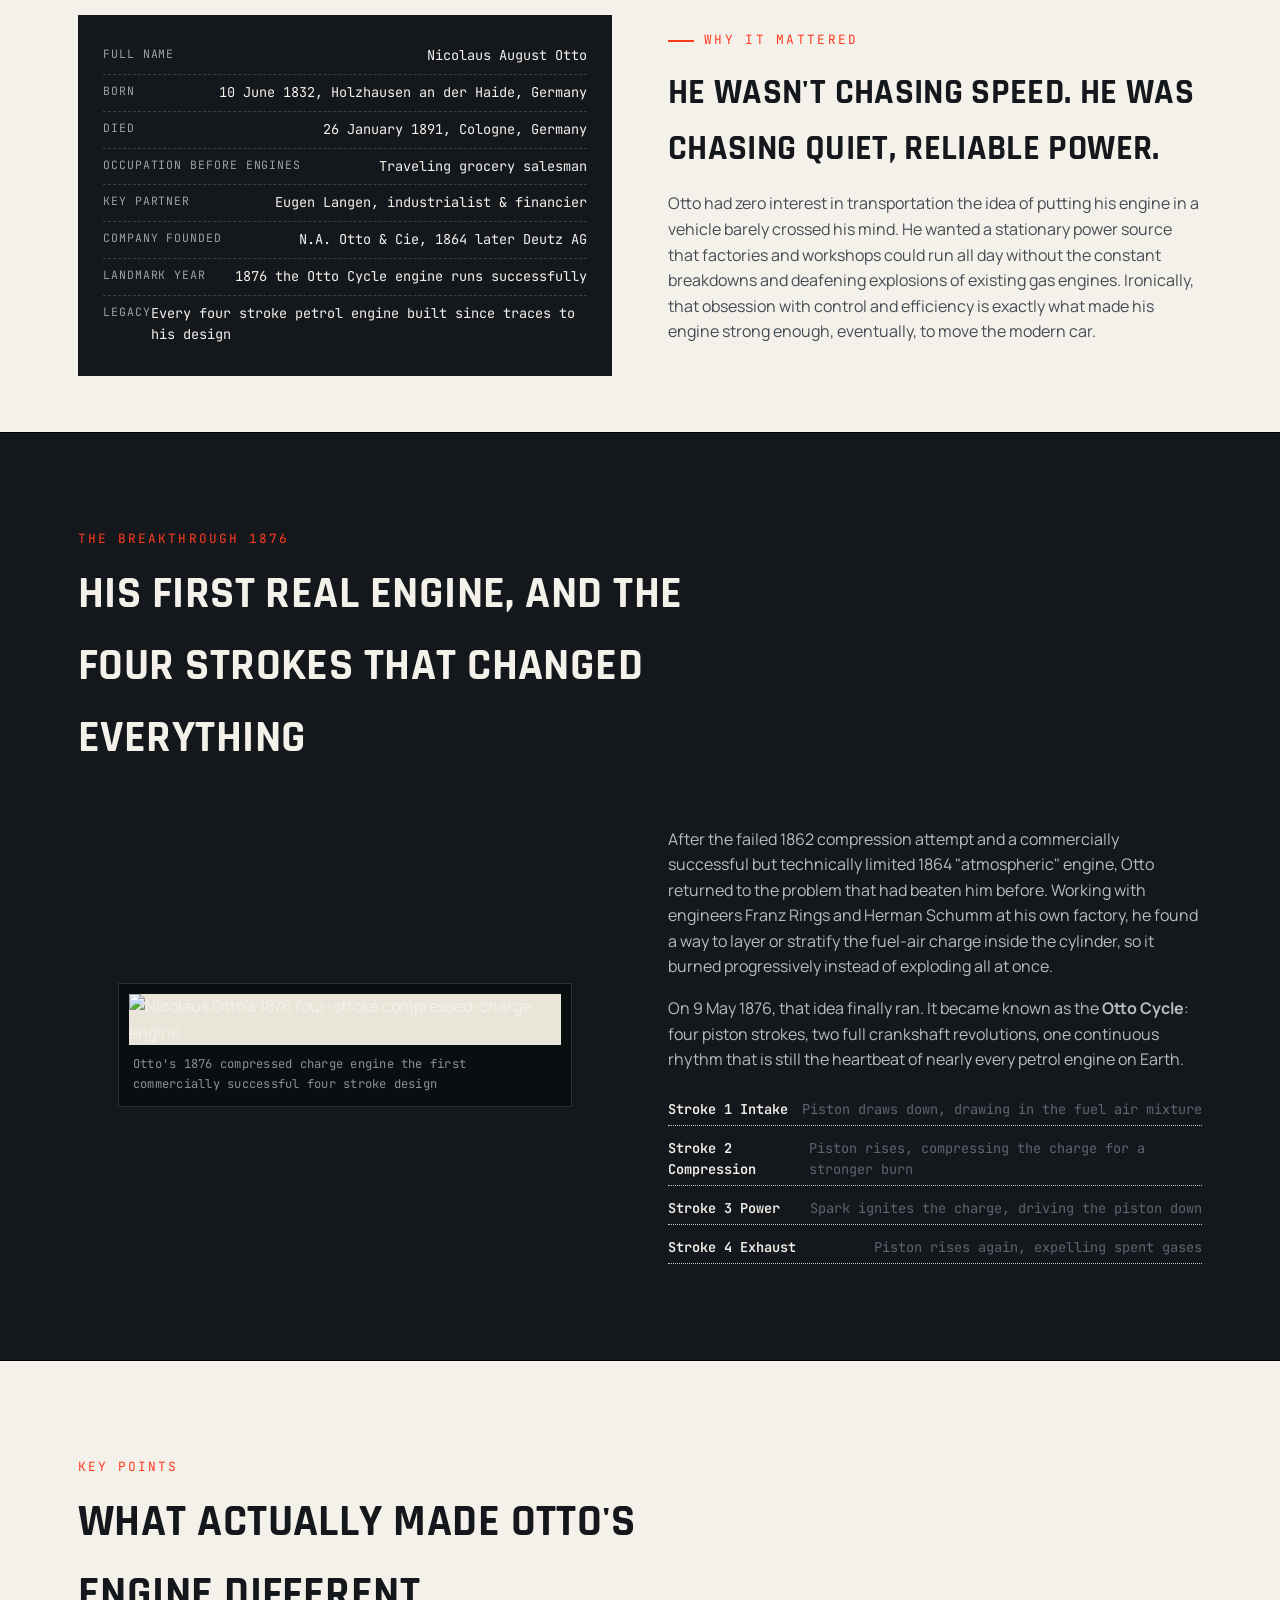
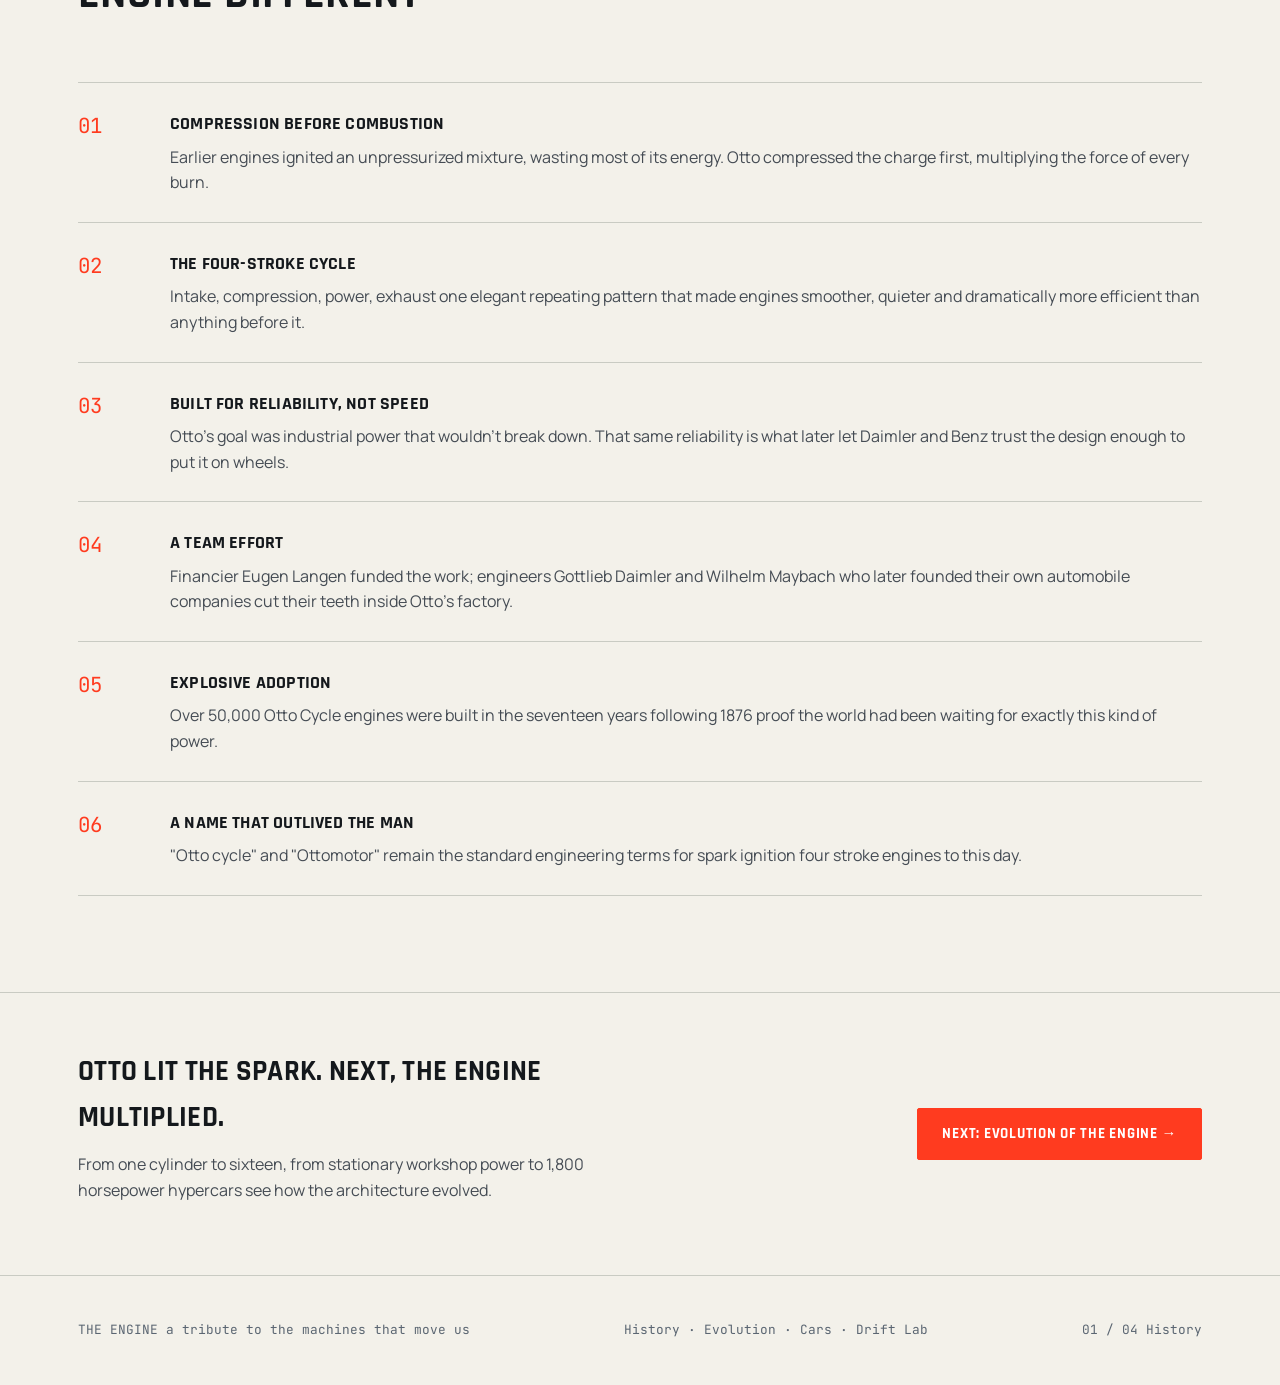
==== commit 1f2fa8a0: "Add files via upload" ====
--- a/index.html
+++ b/index.html
@@ -4,12 +4,13 @@
 <head>
 <meta charset="UTF-8">
 <meta name="viewport" content="width=device-width, initial-scale=1.0">
+<meta name="google-adsense-account" content="ca-pub-7299820099384079">
 <title>History of the Engine Nicolaus Otto the Birth of the Four Stroke | The Engine</title>
 <meta name="description" content="How Nicolaus Otto, a traveling grocery salesman, invented the four stroke internal combustion engine in 1876 the origin of every car engine on the road today.by our History of the Engine the index page">
 <meta name="keywords" content="History of the engine, Nicolaus Otto, four-stroke engine, Otto cycle, internal combustion engine history, first engine invented">
 <meta name="robots" content="index, follow">
 <meta name="author" content="The Engine">
-<link rel="canonical" href="https://your-domain.com/index.html">
+<link rel="canonical" href="https://www.engineinfo.in/index.html">
 <link rel="icon" type="image/svg+xml" href="favicon.svg">
 
 <!-- Open Graph -->
@@ -31,6 +32,8 @@
 <link href="https://fonts.googleapis.com/css2?family=Rajdhani:wght@500;600;700&family=Manrope:wght@400;500;600;700&family=JetBrains+Mono:wght@400;500;600&display=swap" rel="stylesheet">
 <link rel="stylesheet" href="style.css">
 
+<script async src="https://pagead2.googlesyndication.com/pagead/js/adsbygoogle.js?client=ca-pub-7299820099384079"
+     crossorigin="anonymous"></script>
 <script type="application/ld+json">
 {
   "@context": "https://schema.org",
@@ -72,11 +75,11 @@
   <div class="wrap">
     <div class="brand"><span class="dot"></span> The Engine</div>
     <div class="navlinks">
-      <a href="index.html" class="active">01 History</a>
+      <a href="index.html">01 History</a>
       <a href="evolution.html">02 Evolution</a>
       <a href="cars.html">03 Cars</a>
       <a href="game.html">04 Drift Lab</a>
-      <a href="builder.html">05 Builder</a>
+      <a href="builder.html" class="active">05 Builder</a>
     </div>
     <button class="nav-toggle" aria-label="Toggle navigation menu" aria-expanded="false">
       <span></span><span></span><span></span>
@@ -228,30 +231,20 @@
 </main>
 
 <footer>
-  <div class="wrap" style="display:flex; flex-direction:column; gap:14px; width:100%;">
-    <div style="display:flex; justify-content:space-between; width:100%; flex-wrap:wrap; gap:14px;">
-      <span>THE ENGINE a tribute to the machines that move us</span>
-      <nav aria-label="Footer">
-        <a href="index.html">History</a> ·
-        <a href="evolution.html">Evolution</a> ·
-        <a href="cars.html">Cars</a> ·
-        <a href="game.html">Drift Lab</a> ·
-        <a href="builder.html">Builder</a>
-      </nav>
-      <span>01 / 05 History</span>
-    </div>
-    <div style="display:flex; gap:14px; flex-wrap:wrap; border-top:1px dashed var(--steel-line); padding-top:14px;">
-      <a href="about.html">About</a> ·
-      <a href="contact.html">Contact</a> ·
-      <a href="privacy.html">Privacy Policy</a> ·
-      <a href="terms.html">Terms of Use</a>
-    </div>
+  <div class="wrap" style="display:flex; justify-content:space-between; width:100%; flex-wrap:wrap; gap:14px;">
+    <span>THE ENGINE a tribute to the machines that move us</span>
+    <nav aria-label="Footer">
+      <a href="index.html">History</a> ·
+      <a href="evolution.html">Evolution</a> ·
+      <a href="cars.html">Cars</a> ·
+      <a href="game.html">Drift Lab</a>
+    </nav>
+    <span>01 / 04 History</span>
   </div>
 </footer>
 
 <button class="to-top" aria-label="Scroll back to top">↑</button>
 
 <script src="main.js"></script>
-<script src="consent.js"></script>
 </body>
 </html>
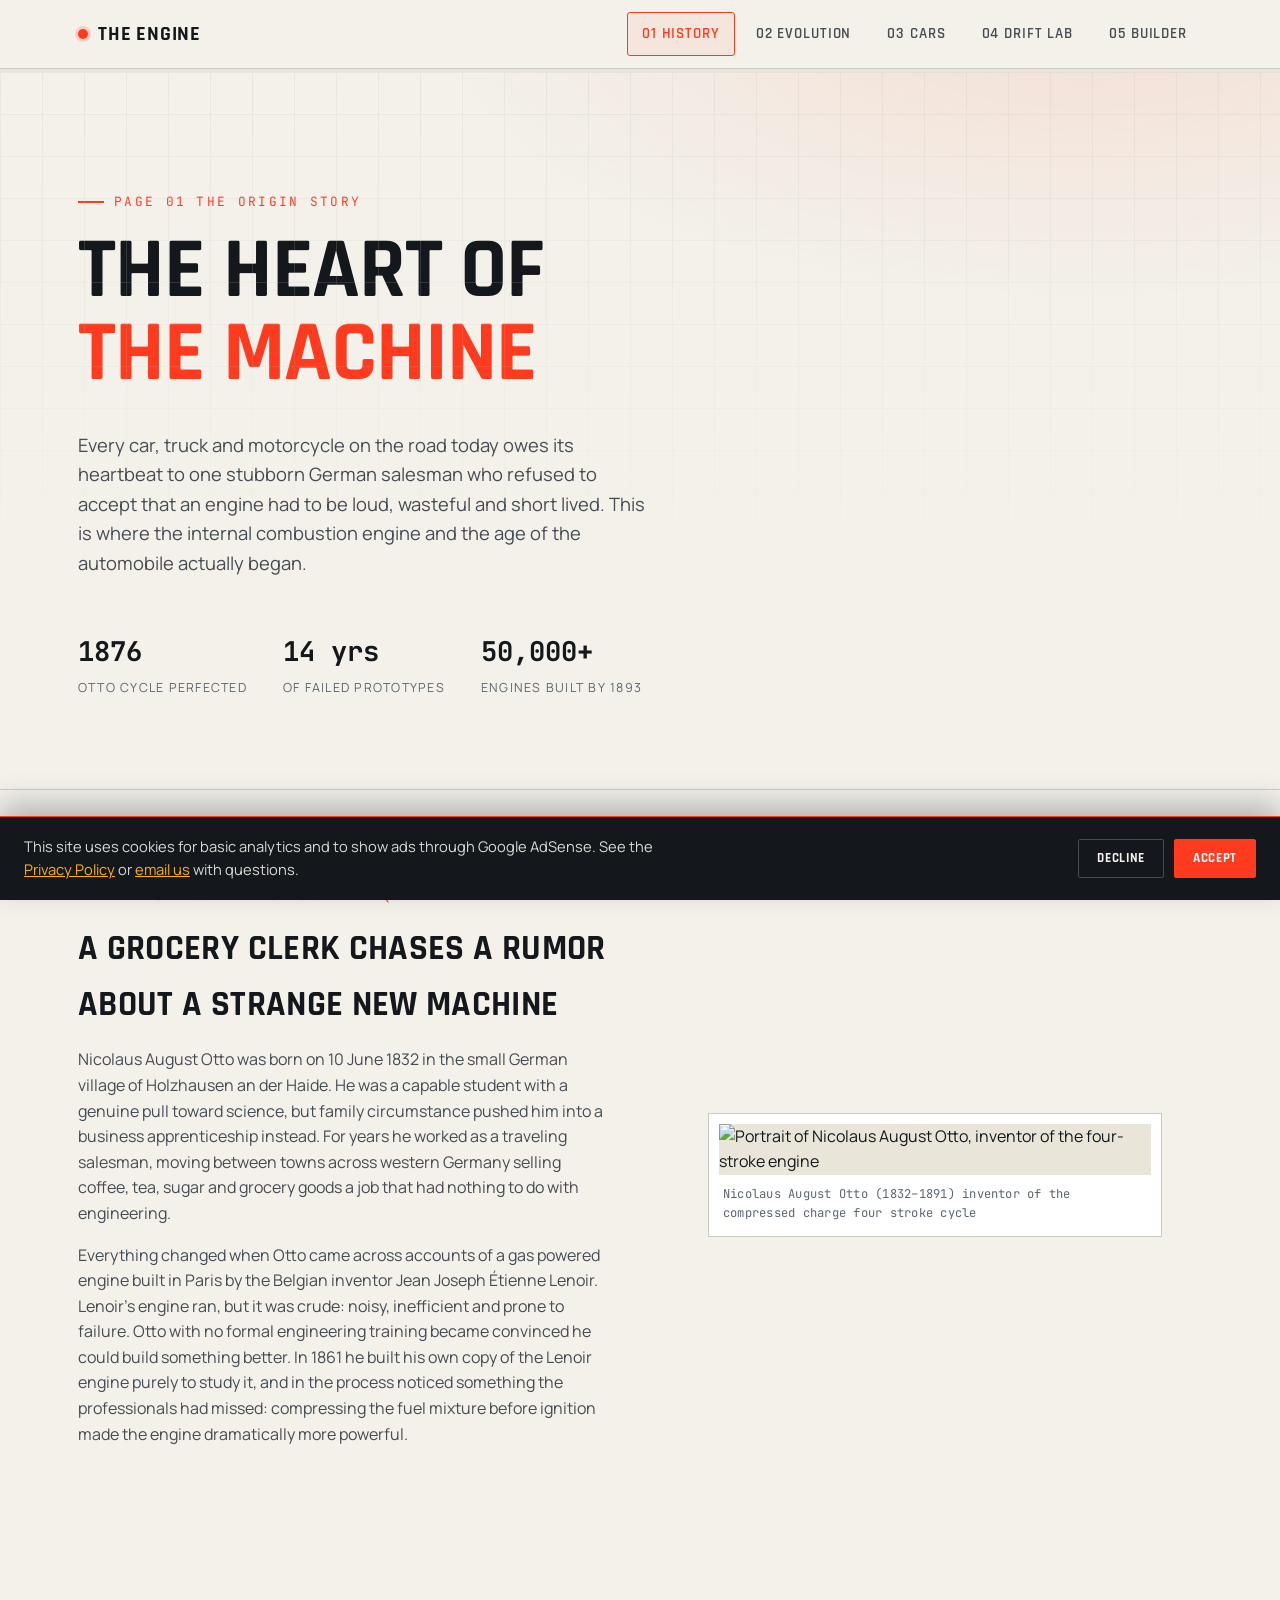
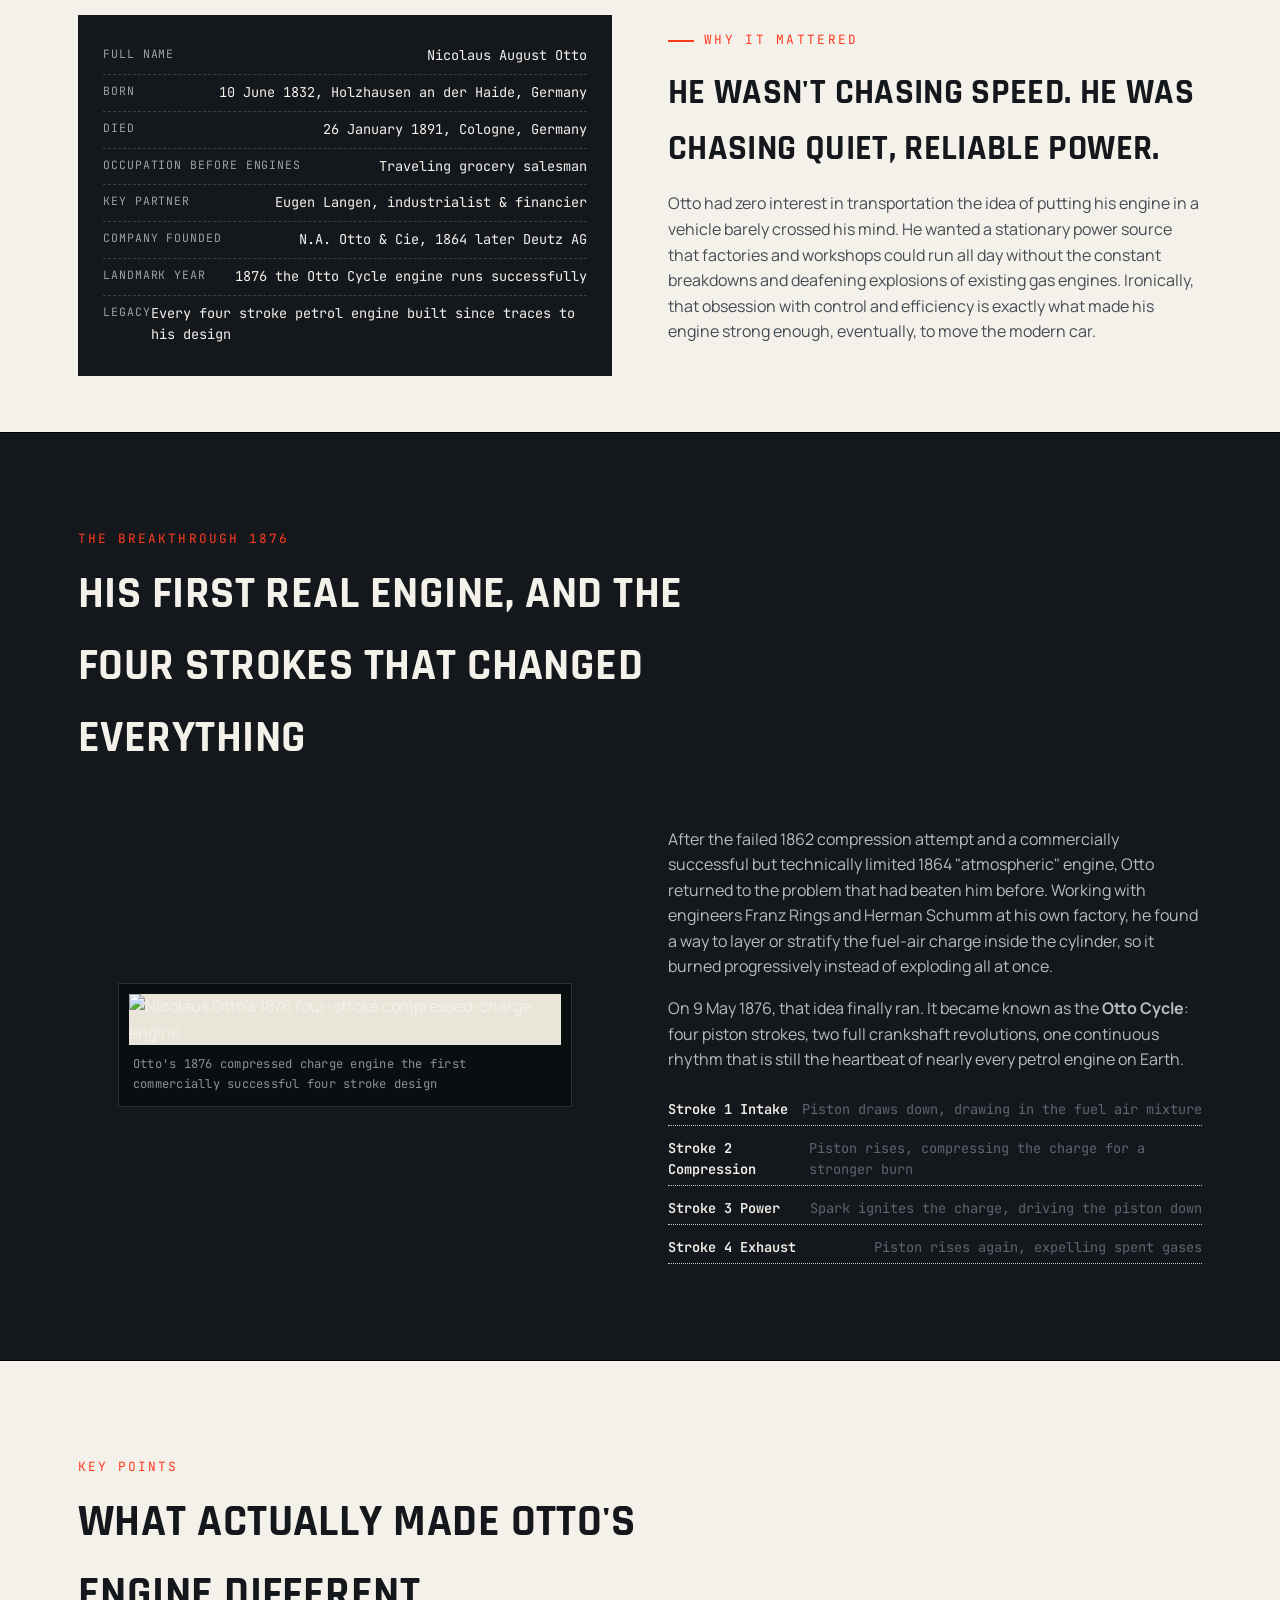
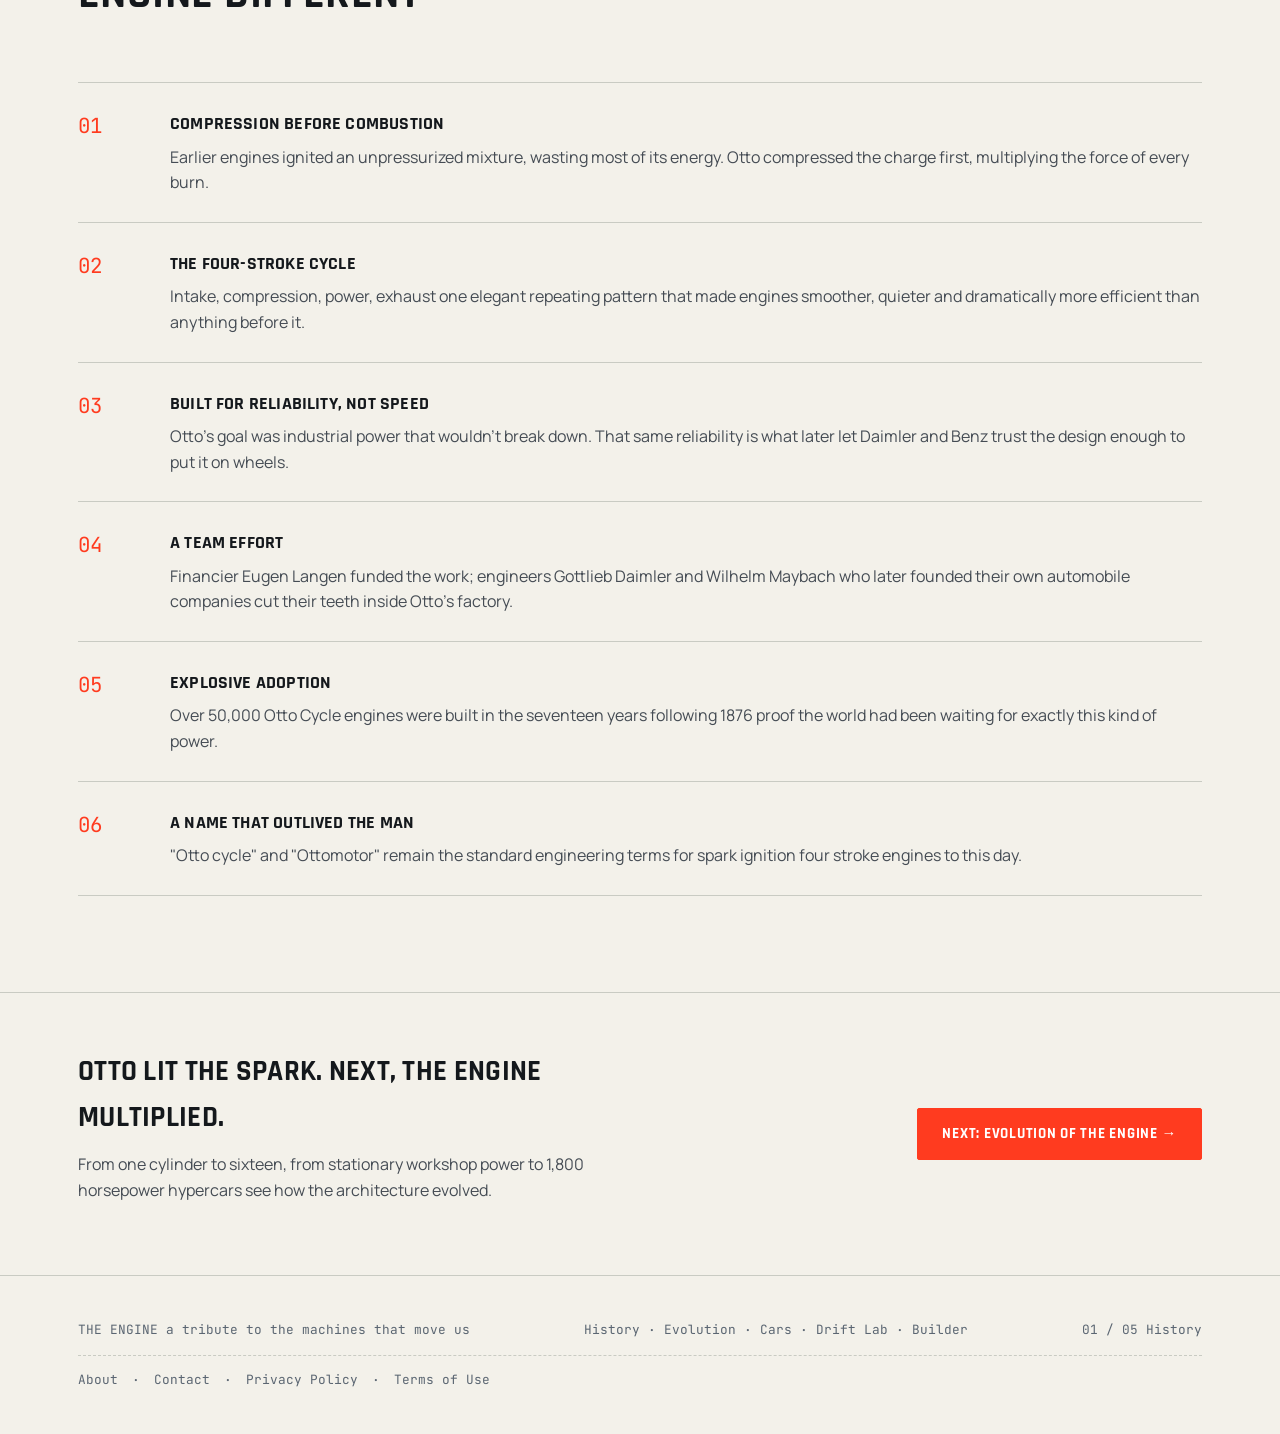
==== commit 26e16896: "Add files via upload" ====
--- a/index.html
+++ b/index.html
@@ -1,10 +1,10 @@
+
 
 <!DOCTYPE html>
 <html lang="en">
 <head>
 <meta charset="UTF-8">
 <meta name="viewport" content="width=device-width, initial-scale=1.0">
-<meta name="google-adsense-account" content="ca-pub-7299820099384079">
 <title>History of the Engine Nicolaus Otto the Birth of the Four Stroke | The Engine</title>
 <meta name="description" content="How Nicolaus Otto, a traveling grocery salesman, invented the four stroke internal combustion engine in 1876 the origin of every car engine on the road today.by our History of the Engine the index page">
 <meta name="keywords" content="History of the engine, Nicolaus Otto, four-stroke engine, Otto cycle, internal combustion engine history, first engine invented">
@@ -32,8 +32,6 @@
 <link href="https://fonts.googleapis.com/css2?family=Rajdhani:wght@500;600;700&family=Manrope:wght@400;500;600;700&family=JetBrains+Mono:wght@400;500;600&display=swap" rel="stylesheet">
 <link rel="stylesheet" href="style.css">
 
-<script async src="https://pagead2.googlesyndication.com/pagead/js/adsbygoogle.js?client=ca-pub-7299820099384079"
-     crossorigin="anonymous"></script>
 <script type="application/ld+json">
 {
   "@context": "https://schema.org",
@@ -75,11 +73,11 @@
   <div class="wrap">
     <div class="brand"><span class="dot"></span> The Engine</div>
     <div class="navlinks">
-      <a href="index.html">01 History</a>
+      <a href="index.html" class="active">01 History</a>
       <a href="evolution.html">02 Evolution</a>
       <a href="cars.html">03 Cars</a>
       <a href="game.html">04 Drift Lab</a>
-      <a href="builder.html" class="active">05 Builder</a>
+      <a href="builder.html">05 Builder</a>
     </div>
     <button class="nav-toggle" aria-label="Toggle navigation menu" aria-expanded="false">
       <span></span><span></span><span></span>
@@ -231,20 +229,30 @@
 </main>
 
 <footer>
-  <div class="wrap" style="display:flex; justify-content:space-between; width:100%; flex-wrap:wrap; gap:14px;">
-    <span>THE ENGINE a tribute to the machines that move us</span>
-    <nav aria-label="Footer">
-      <a href="index.html">History</a> ·
-      <a href="evolution.html">Evolution</a> ·
-      <a href="cars.html">Cars</a> ·
-      <a href="game.html">Drift Lab</a>
-    </nav>
-    <span>01 / 04 History</span>
+  <div class="wrap" style="display:flex; flex-direction:column; gap:14px; width:100%;">
+    <div style="display:flex; justify-content:space-between; width:100%; flex-wrap:wrap; gap:14px;">
+      <span>THE ENGINE a tribute to the machines that move us</span>
+      <nav aria-label="Footer">
+        <a href="index.html">History</a> ·
+        <a href="evolution.html">Evolution</a> ·
+        <a href="cars.html">Cars</a> ·
+        <a href="game.html">Drift Lab</a> ·
+        <a href="builder.html">Builder</a>
+      </nav>
+      <span>01 / 05 History</span>
+    </div>
+    <div style="display:flex; gap:14px; flex-wrap:wrap; border-top:1px dashed var(--steel-line); padding-top:14px;">
+      <a href="about.html">About</a> ·
+      <a href="contact.html">Contact</a> ·
+      <a href="privacy.html">Privacy Policy</a> ·
+      <a href="terms.html">Terms of Use</a>
+    </div>
   </div>
 </footer>
 
 <button class="to-top" aria-label="Scroll back to top">↑</button>
 
 <script src="main.js"></script>
+<script src="consent.js"></script>
 </body>
 </html>
